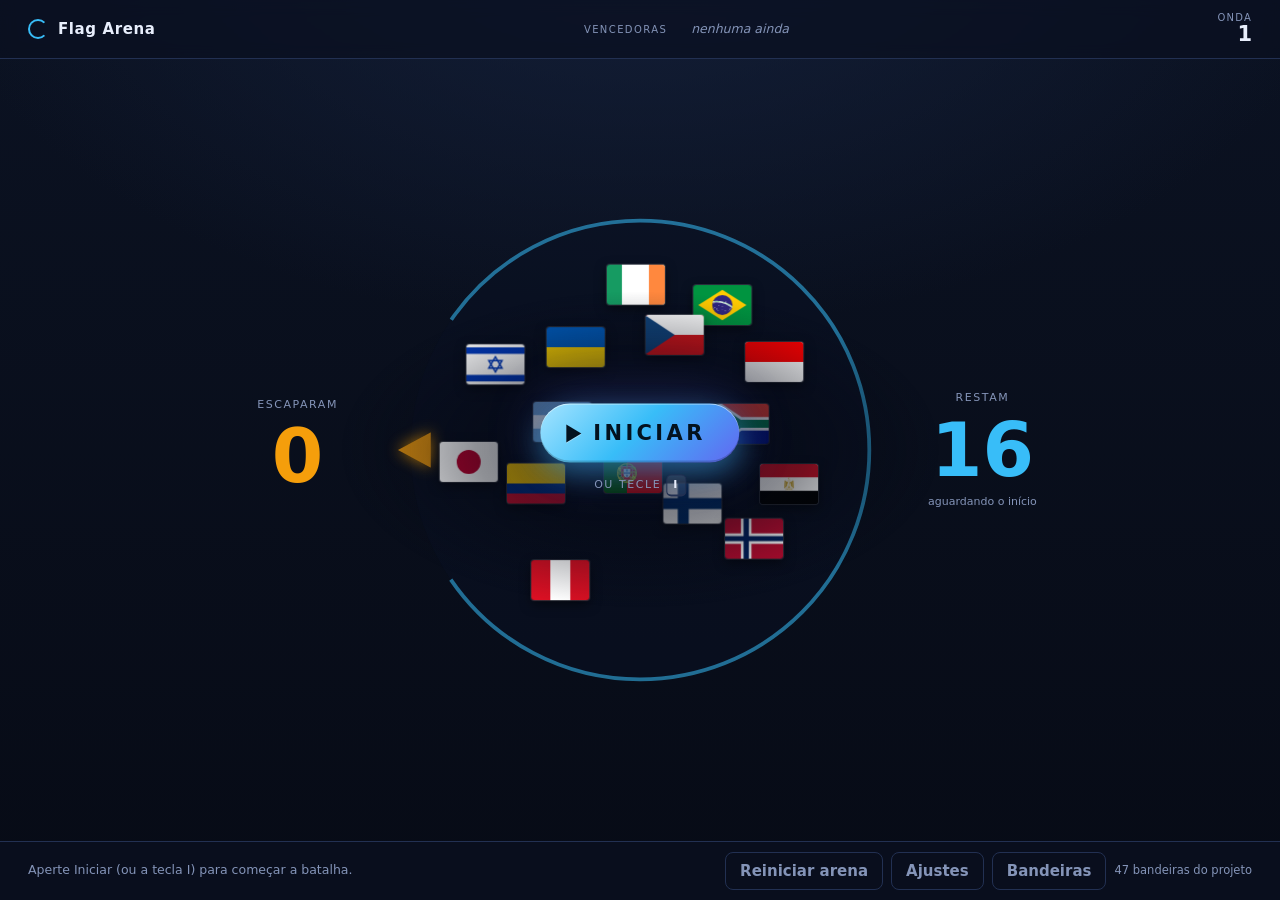
==== index.html @ 4c255b6c "First Commit" ====
<!DOCTYPE html>
<html lang="pt-BR">
<head>
<meta charset="utf-8">
<meta name="viewport" content="width=device-width, initial-scale=1, viewport-fit=cover">
<title>Flag Arena &mdash; a ultima bandeira sobrevivente</title>
<meta name="description" content="Simulacao de sobrevivencia: bandeiras se movem num circulo e vao escapando pela abertura ate sobrar uma vencedora.">
<link rel="stylesheet" href="styles.css">
<script>
/* aplica o tema salvo antes da primeira pintura (a chave e' Config.CHAVE, de js/config.js) */
try { var __c = JSON.parse(localStorage.getItem('flag-arena:config:v2')); if (__c && __c.tema) document.documentElement.setAttribute('data-tema', __c.tema); } catch (e) {}
</script>
<link rel="icon" href="data:image/svg+xml,<svg xmlns='http://www.w3.org/2000/svg' viewBox='0 0 32 32'><rect width='32' height='32' rx='6' fill='%230b1020'/><circle cx='16' cy='16' r='10' fill='none' stroke='%2338bdf8' stroke-width='2.5' stroke-dasharray='44 19'/></svg>">
</head>
<body>

<header class="topo">
  <div class="marca">
    <span class="marca-anel" aria-hidden="true"></span>
    <span>Flag&nbsp;Arena</span>
  </div>

  <!-- mural das vencedoras: quem fechou cada onda ate aqui -->
  <div class="vencedoras" id="vencedoras">
    <span class="vencedoras-rotulo">
      <span id="vencedoras-titulo">vencedoras</span>
      <b class="vencedoras-total" id="vencedoras-total"></b>
    </span>
    <div class="vencedoras-lista" id="vencedoras-lista" aria-live="polite"></div>
    <span class="vencedoras-vazia" id="vencedoras-vazia">nenhuma ainda</span>
  </div>

  <div class="hud">
    <div class="hud-item">
      <span class="hud-rotulo">onda</span>
      <strong class="hud-valor" id="onda">1</strong>
    </div>
  </div>
</header>

<main class="palco">

  <!-- contador da esquerda: quantas ja escaparam -->
  <aside class="contador contador--saida" aria-live="polite">
    <span class="contador-rotulo">escaparam</span>
    <strong class="contador-valor" id="contador-escaparam">0</strong>
    <div class="contador-fantasmas" id="fantasmas-escaparam" aria-hidden="true"></div>
  </aside>

  <!-- a arena: circulo com uma abertura por onde as bandeiras escapam -->
  <div class="arena" id="arena">
    <svg class="arena-anel" id="arena-anel" viewBox="0 0 400 400" aria-hidden="true">
      <defs>
        <filter id="brilho-saida" x="-50%" y="-50%" width="200%" height="200%">
          <feGaussianBlur stdDeviation="6" result="b"/>
          <feMerge><feMergeNode in="b"/><feMergeNode in="SourceGraphic"/></feMerge>
        </filter>
      </defs>
      <circle class="arena-trilho" id="arena-trilho" cx="200" cy="200" r="182"/>
      <!-- Tudo o que gira vive dentro deste <g>. A rotacao usa o atributo
           `transform` do proprio SVG, com o centro ESCRITO no atributo
           (rotate(a 200 200)), em unidades do viewBox: e' a mesma unidade do
           `r="182"` e do `cx/cy="200"`, portanto o eixo coincide com o centro
           do circulo das bandeiras por construcao. Nao ha percentagem, nem
           px de CSS, nem `transform-box` para o browser interpretar. -->
      <g id="arena-giro">
        <circle class="arena-anel-giro" id="arena-anel-giro" cx="200" cy="200" r="182"/>
        <path class="arena-seta" id="arena-seta" d="M200 8 l14 26 h-28 z"/>
      </g>
    </svg>

    <!-- estado de espera: a batalha so' comeca quando o jogador inicia -->
    <div class="iniciar" id="iniciar" hidden>
      <button type="button" class="botao-iniciar" id="btn-iniciar" title="Atalho: I">
        <span class="botao-iniciar-icone" aria-hidden="true"></span>
        <span>Iniciar</span>
      </button>
      <p class="iniciar-dica">ou tecle <kbd>I</kbd></p>
    </div>

    <div class="coroa" id="coroa" hidden>
      <div class="coroa-icone" id="coroa-icone" aria-hidden="true">&#9812;</div>
      <div class="coroa-nome" id="coroa-nome">VOC&Ecirc; VENCEU</div>
      <div class="coroa-legenda" id="coroa-legenda">a arena e' sua</div>
    </div>

    <!-- obstaculos (escolhidos nos Ajustes): ficam sob as bandeiras -->
    <div class="obstaculos" id="obstaculos" aria-hidden="true"></div>

    <div class="lutadores" id="lutadores"></div>
    <!-- faiscas das batidas na parede (so' desenho) -->
    <div class="efeitos" id="efeitos" aria-hidden="true"></div>
  </div>

  <!-- contador da direita: quantas ainda restam -->
  <aside class="contador contador--resto" aria-live="polite">
    <span class="contador-rotulo">restam</span>
    <strong class="contador-valor" id="contador-restam">0</strong>
    <p class="contador-nota" id="nota-resto">elas escapam pela abertura</p>
  </aside>

  <div class="aviso-cartao" id="aviso-cartao" hidden>
    <p class="aviso-cartao-titulo" id="aviso-titulo"></p>
    <p class="aviso-cartao-texto" id="aviso-texto"></p>
  </div>

</main>

<footer class="rodape">
  <div class="rodape-info">
    <p class="rodape-dica" id="dica">Acompanhe as bandeiras: elas vao escapando pela abertura ate sobrar uma vencedora.</p>
  </div>

  <div class="config">
    <button type="button" class="botao botao--fantasma" id="btn-reiniciar" title="Atalho: R">Reiniciar arena</button>

    <button type="button" class="botao botao--fantasma" id="btn-config" title="Atalho: A">Ajustes</button>

    <button type="button" class="botao botao--fantasma" id="btn-bandeiras" title="Atalho: B">Bandeiras</button>

    <span class="config-info" id="config-info">47 bandeiras do projeto</span>
  </div>
</footer>

<!-- Ajustes: painel por cima do jogo, no MESMO documento.
     Nao pode ser outra pagina HTML porque a pasta de bandeiras vira uma
     `blob:` URL criada por File.createObjectURL — e uma URL `blob:` so' vale
     dentro do documento que a criou. Navegar para outro .html destruiria o
     objeto antes de a proxima pagina chegar a usa-lo, e o jogo abriria vazio. -->
<section class="config-pagina" id="config-pagina" hidden aria-labelledby="config-titulo">
  <div class="config-painel">

    <header class="config-cabecalho">
      <h2 class="config-titulo" id="config-titulo">Ajustes da arena</h2>
      <a class="botao botao--fantasma" href="ajustes.html" target="_blank" rel="noopener"
         title="Abre os Ajustes numa aba separada; as mudancas valem neste jogo">Abrir em nova aba</a>
      <button type="button" class="botao botao--fantasma" id="btn-fechar-config">Fechar</button>
    </header>

    <!--
      Cada linha tem tres pecas: o <label> (o nome), o <input type=range> (o
      controle) e o <output> (o numero atual). O `for` do label e do output
      aponta para o id do range — e' o que faz o navegador ligar o texto ao
      controle, e o que permite clicar no nome e mexer no slider.

      Os valores do atributo min/max/step/value repetem o schema de
      js/config.js. Sao o mesmo numero em dois lugares porque o HTML precisa
      desenhar o controle antes de qualquer script rodar; a fonte da verdade
      continua sendo config.js, que reconcilia os dois ao abrir o painel.
    -->
    <div class="config-grade">
      <!-- ajustes:inicio (copiado para ajustes.html por tools/sincronizar-ajustes.js) -->
      <section class="config-grupo" data-grupo="partida">
        <h3 class="config-grupo-titulo">Partida</h3>

        <div class="config-linha">
          <label class="config-nome" for="cfg-modo">Modo de jogo</label>
          <select class="config-select" id="cfg-modo">
            <option value="vencedora">Quem escapa vence</option>
            <option value="eliminacao">Quem escapa é eliminada</option>
            <option value="ultima">Última na arena vence</option>
          </select>
          <output class="config-valor" id="cfg-modo-valor" for="cfg-modo">Quem escapa vence</output>
        </div>

        <div class="config-linha">
          <label class="config-nome" for="cfg-rodadas">Número de rodadas</label>
          <input class="config-range" type="range" id="cfg-rodadas"
                 min="0" max="100" step="1" value="0">
          <output class="config-valor" id="cfg-rodadas-valor" for="cfg-rodadas">Sem limite</output>
        </div>

        <div class="config-linha">
          <label class="config-nome" for="cfg-vencedorasVoltam">Vencedoras voltam às rodadas</label>
          <input class="config-check" type="checkbox" role="switch" id="cfg-vencedorasVoltam" checked>
          <output class="config-valor" id="cfg-vencedorasVoltam-valor" for="cfg-vencedorasVoltam">Sim</output>
        </div>

        <div class="config-linha">
          <label class="config-nome" for="cfg-lutadores">Bandeiras na arena</label>
          <input class="config-range" type="range" id="cfg-lutadores"
                 min="2" max="60" step="1" value="16">
          <output class="config-valor" id="cfg-lutadores-valor" for="cfg-lutadores">16</output>
        </div>
      </section>

      <section class="config-grupo" data-grupo="arena">
        <h3 class="config-grupo-titulo">Arena</h3>

        <div class="config-linha">
          <label class="config-nome" for="cfg-arena">Tamanho do círculo</label>
          <input class="config-range" type="range" id="cfg-arena"
                 min="0.5" max="1.6" step="0.01" value="1">
          <output class="config-valor" id="cfg-arena-valor" for="cfg-arena">100%</output>
        </div>

        <div class="config-linha">
          <label class="config-nome" for="cfg-anel">Raio do anel</label>
          <input class="config-range" type="range" id="cfg-anel"
                 min="28" max="49" step="0.5" value="45.5">
          <output class="config-valor" id="cfg-anel-valor" for="cfg-anel">45,5%</output>
        </div>

        <div class="config-linha">
          <label class="config-nome" for="cfg-abertura">Tamanho da abertura</label>
          <input class="config-range" type="range" id="cfg-abertura"
                 min="15" max="180" step="1" value="69">
          <output class="config-valor" id="cfg-abertura-valor" for="cfg-abertura">69°</output>
        </div>

        <div class="config-linha">
          <label class="config-nome" for="cfg-rotacao">Rotação do anel</label>
          <input class="config-range" type="range" id="cfg-rotacao"
                 min="0" max="1.2" step="0.01" value="0.18">
          <output class="config-valor" id="cfg-rotacao-valor" for="cfg-rotacao">0,18 rad/s</output>
        </div>

        <div class="config-linha">
          <label class="config-nome" for="cfg-seta">Seta da saída</label>
          <input class="config-check" type="checkbox" role="switch" id="cfg-seta" checked>
          <output class="config-valor" id="cfg-seta-valor" for="cfg-seta">Ligado</output>
        </div>

        <div class="config-linha">
          <label class="config-nome" for="cfg-obstaculo">Obstáculo</label>
          <select class="config-select" id="cfg-obstaculo">
            <option value="nenhum">Nenhum</option>
            <option value="pino">Pino central</option>
            <option value="tres-pinos">Três pinos</option>
            <option value="hexagono">Pinos em hexágono</option>
            <option value="barra">Barra giratória</option>
            <option value="cruz">Cruz giratória</option>
          </select>
          <output class="config-valor" id="cfg-obstaculo-valor" for="cfg-obstaculo">Nenhum</output>
        </div>
      </section>

      <section class="config-grupo" data-grupo="bandeiras">
        <h3 class="config-grupo-titulo">Bandeiras</h3>

        <div class="config-linha">
          <label class="config-nome" for="cfg-velocidade">Velocidade</label>
          <input class="config-range" type="range" id="cfg-velocidade"
                 min="0.2" max="3" step="0.05" value="1">
          <output class="config-valor" id="cfg-velocidade-valor" for="cfg-velocidade">1&times;</output>
        </div>

        <div class="config-linha">
          <label class="config-nome" for="cfg-tamanhoBandeira">Tamanho das bandeiras</label>
          <input class="config-range" type="range" id="cfg-tamanhoBandeira"
                 min="0.5" max="1.6" step="0.05" value="1">
          <output class="config-valor" id="cfg-tamanhoBandeira-valor" for="cfg-tamanhoBandeira">1,00&times;</output>
        </div>

        <div class="config-linha">
          <label class="config-nome" for="cfg-formato">Formato das bandeiras</label>
          <select class="config-select" id="cfg-formato">
            <option value="retangular">Retangular</option>
            <option value="quadrada">Quadrada</option>
            <option value="redonda">Redonda</option>
          </select>
          <output class="config-valor" id="cfg-formato-valor" for="cfg-formato">Retangular</output>
        </div>
      </section>

      <section class="config-grupo" data-grupo="som">
        <h3 class="config-grupo-titulo">Som e efeitos</h3>

        <div class="config-linha">
          <label class="config-nome" for="cfg-som">Som da colisão</label>
          <select class="config-select" id="cfg-som">
            <option value="bolha">Bolha</option>
            <option value="gota">Gota</option>
            <option value="sino">Sino</option>
            <option value="madeira">Madeira</option>
            <option value="moeda">Moeda</option>
            <option value="estalo">Estalo</option>
          </select>
          <output class="config-valor" id="cfg-som-valor" for="cfg-som">Bolha</output>
        </div>

        <div class="config-linha">
          <label class="config-nome" for="cfg-volume">Volume do som</label>
          <input class="config-range" type="range" id="cfg-volume"
                 min="0" max="100" step="5" value="50">
          <output class="config-valor" id="cfg-volume-valor" for="cfg-volume">50%</output>
        </div>

        <div class="config-linha">
          <label class="config-nome" for="cfg-efeitoParede">Efeito na parede</label>
          <input class="config-check" type="checkbox" role="switch" id="cfg-efeitoParede" checked>
          <output class="config-valor" id="cfg-efeitoParede-valor" for="cfg-efeitoParede">Ligado</output>
        </div>
      </section>

      <section class="config-grupo" data-grupo="placar">
        <h3 class="config-grupo-titulo">Placar e indicadores</h3>

        <div class="config-linha">
          <label class="config-nome" for="cfg-contadores">Contadores de bandeiras</label>
          <input class="config-check" type="checkbox" role="switch" id="cfg-contadores" checked>
          <output class="config-valor" id="cfg-contadores-valor" for="cfg-contadores">Ligado</output>
        </div>

        <div class="config-linha">
          <label class="config-nome" for="cfg-contadorOndas">Contador de ondas</label>
          <input class="config-check" type="checkbox" role="switch" id="cfg-contadorOndas" checked>
          <output class="config-valor" id="cfg-contadorOndas-valor" for="cfg-contadorOndas">Ligado</output>
        </div>

        <div class="config-linha">
          <label class="config-nome" for="cfg-mural">Mural de vencedoras</label>
          <input class="config-check" type="checkbox" role="switch" id="cfg-mural" checked>
          <output class="config-valor" id="cfg-mural-valor" for="cfg-mural">Ligado</output>
        </div>

        <div class="config-linha">
          <label class="config-nome" for="cfg-muralPosicao">Posição do mural</label>
          <select class="config-select" id="cfg-muralPosicao">
            <option value="horizontal">Horizontal</option>
            <option value="vertical">Vertical</option>
          </select>
          <output class="config-valor" id="cfg-muralPosicao-valor" for="cfg-muralPosicao">Horizontal</output>
        </div>

        <div class="config-linha">
          <label class="config-nome" for="cfg-rolagemMural">Velocidade do passeio do mural</label>
          <input class="config-range" type="range" id="cfg-rolagemMural"
                 min="0" max="150" step="5" value="50">
          <output class="config-valor" id="cfg-rolagemMural-valor" for="cfg-rolagemMural">50 px/s</output>
        </div>

        <div class="config-linha">
          <label class="config-nome" for="cfg-nomesVencedoras">Nomes nas vencedoras</label>
          <input class="config-check" type="checkbox" role="switch" id="cfg-nomesVencedoras" checked>
          <output class="config-valor" id="cfg-nomesVencedoras-valor" for="cfg-nomesVencedoras">Ligado</output>
        </div>
      </section>

      <section class="config-grupo" data-grupo="aparencia">
        <h3 class="config-grupo-titulo">Aparência</h3>

        <div class="config-linha">
          <label class="config-nome" for="cfg-tema">Tema visual</label>
          <select class="config-select" id="cfg-tema">
            <option value="noite">Noite</option>
            <option value="claro">Claro</option>
            <option value="estadio">Estádio</option>
            <option value="por-do-sol">Pôr do sol</option>
            <option value="neon">Neon</option>
          </select>
          <output class="config-valor" id="cfg-tema-valor" for="cfg-tema">Noite</output>
        </div>

        <div class="config-linha">
          <label class="config-nome" for="cfg-layout">Layout da tela</label>
          <select class="config-select" id="cfg-layout">
            <option value="auto">Automático</option>
            <option value="celular">Celular (vertical 9:16)</option>
            <option value="computador">Computador</option>
          </select>
          <output class="config-valor" id="cfg-layout-valor" for="cfg-layout">Automático</output>
        </div>
      </section>

      <section class="config-grupo" data-grupo="interface">
        <h3 class="config-grupo-titulo">Interface</h3>

        <div class="config-linha">
          <label class="config-nome" for="cfg-botaoIniciar">Botão Iniciar</label>
          <input class="config-check" type="checkbox" role="switch" id="cfg-botaoIniciar" checked>
          <output class="config-valor" id="cfg-botaoIniciar-valor" for="cfg-botaoIniciar">Ligado</output>
        </div>

        <div class="config-linha">
          <label class="config-nome" for="cfg-botoes">Botões Reiniciar e Ajustes</label>
          <input class="config-check" type="checkbox" role="switch" id="cfg-botoes" checked>
          <output class="config-valor" id="cfg-botoes-valor" for="cfg-botoes">Ligado</output>
        </div>

        <div class="config-linha">
          <label class="config-nome" for="cfg-dica">Dica do rodapé</label>
          <input class="config-check" type="checkbox" role="switch" id="cfg-dica" checked>
          <output class="config-valor" id="cfg-dica-valor" for="cfg-dica">Ligado</output>
        </div>

        <div class="config-linha">
          <label class="config-nome" for="cfg-cursor">Cursor do mouse</label>
          <input class="config-check" type="checkbox" role="switch" id="cfg-cursor" checked>
          <output class="config-valor" id="cfg-cursor-valor" for="cfg-cursor">Ligado</output>
        </div>
      </section>
      <!-- ajustes:fim -->
    </div>

    <footer class="config-base">
      <label class="botao botao--arquivo">
        Carregar pasta de bandeiras
        <input type="file" id="input-pasta" webkitdirectory directory multiple hidden>
      </label>

      <button type="button" class="botao botao--fantasma" id="btn-reset-config">Voltar ao padrão</button>

      <span class="config-painel-info" id="config-resumo"></span>
    </footer>

  </div>
</section>

<!-- Escolher quais bandeiras disputam a partida. Nenhuma marcada = sorteio. -->
<section class="config-pagina" id="selecao-pagina" hidden aria-labelledby="selecao-titulo">
  <div class="config-painel selecao-painel">
    <header class="config-cabecalho">
      <h2 class="config-titulo" id="selecao-titulo">Bandeiras da partida</h2>
      <button type="button" class="botao botao--fantasma" id="btn-fechar-selecao">Fechar</button>
    </header>

    <p class="config-nota">Marque as bandeiras que devem disputar. Com nenhuma marcada, o jogo sorteia
      <span id="selecao-sorteio">16</span> da coleção. Vale a partir da próxima partida (Reiniciar).</p>

    <div class="selecao-barra">
      <input type="search" class="selecao-busca" id="selecao-busca" placeholder="Buscar bandeira…" aria-label="Buscar bandeira">
      <button type="button" class="botao botao--fantasma" id="btn-selecao-todas">Marcar todas</button>
      <button type="button" class="botao botao--fantasma" id="btn-selecao-nenhuma">Limpar</button>
    </div>

    <p class="selecao-contagem" id="selecao-contagem" aria-live="polite"></p>

    <div class="selecao-grade" id="selecao-grade"></div>
  </div>
</section>

<div class="aviso" id="aviso" hidden></div>

<script src="flags/manifest.js"></script>
<script src="js/flags.js"></script>
<script src="js/game.js"></script>
<!-- config.js antes de app.js: app.js le o schema e os valores guardados no
     primeiro quadro, e precisa que Config ja exista. -->
<script src="js/config.js"></script>
<script src="js/rolagem.js"></script>
<script src="js/app.js"></script>
</body>
</html>
---- styles.css ----
/* =====================================================================
   Flag Arena
   ===================================================================== */

:root {
  --fundo: #070b16;
  --fundo-2: #0b1222;
  --superficie: #121a2e;
  --borda: #223052;
  --texto: #e8eefc;
  --texto-fraco: #8494b8;
  --destaque: #38bdf8;
  --indigo: #6366f1;
  --fuga: #f59e0b;
  --vitoria: #34d399;

  /* ---- tokens de TEMA ----------------------------------------------------
     Tudo o que muda de um tema para outro mora aqui. Os temas sao blocos
     `:root[data-tema="..."]` no fim desta secao, que redefinem este mesmo
     conjunto; o de fabrica (Noite) e' este. O app escreve `data-tema` no <html>
     (ver Config.aplicarNoCena). Nada fora destas variaveis deve ter cor de tema
     escrita a mao. As variaveis `-rgb` guardam so' "r, g, b" para poderem ser
     usadas com transparencia: rgba(var(--vidro-rgb), .7). */
  --esquema: dark;                 /* color-scheme: controles nativos (lista do <select>) */
  --halo: #14203a;                 /* clarao no topo do fundo */
  --vidro-rgb: 10, 16, 32;         /* cabecalho, rodape, paineis translucidos */
  --veu: rgba(4, 8, 18, .74);      /* pano por tras do painel de Ajustes */
  --trilho-rgb: 10, 18, 36;        /* disco de fundo da arena */
  --halo-botao-rgb: 5, 9, 20;      /* sombra atras do botao Iniciar */
  --iniciar-1: #a5e4ff;            /* gradiente do botao Iniciar */
  --iniciar-2: #38bdf8;
  --iniciar-3: #6366f1;
  --iniciar-texto: #03121f;
  --iniciar-glow-rgb: 56, 189, 248;
  --iniciar-glow2-rgb: 99, 102, 241;
  --obstaculo-1: #475a85;
  --obstaculo-2: #26324f;
  --obstaculo-borda: #7f95c8;
  --obstaculo-glow-rgb: 99, 102, 241;
  --efeito: #7dd3fc;               /* onda de choque na parede */
  --efeito-2: #38bdf8;
  --efeito-rgb: 125, 211, 252;
  --efeito-2-rgb: 56, 189, 248;
  --aviso-bg: rgba(28, 18, 6, .95);
  --aviso-texto: #fde68a;

  /* Raio do circulo onde as bandeiras orbitam. O anel que gira e' desenhado no
     SVG com r="182" dentro de um viewBox de 400, ou seja, exactamente estes
     45.5%. Tem de casar com CFG.raioBorda (182/400) do motor, que e' quem
     calcula estado.R e estado.raioJogador. O diametro correspondente e' o que
     da a largura do painel .coroa. */
  --anel-raio: 45.5%;
  --anel-diametro: calc(var(--anel-raio) * 2);

  /* Tamanho do circulo, em duas pecas para o `--arena-escala` ter onde caber.

     `--arena-base` e' o diametro do anel na escala 1. `--arena-max` e' esse
     base pelo multiplicador que a pagina de ajustes escreve.

     O base e' min(56vmin, 560px) e nao o antigo 74vmin/640px porque o
     multiplicador vai ate 1.6: um base de 640px daria 1024px no maximo, e o
     palco de uma tela 1080p tem ~970px de altura util — a arena estourava a
     viewport e o `overflow: hidden` do body cortava o anel pela metade. Com
     560px o topo do intervalo (896px) ainda cabe.

     O `--lutador` NAO esta aqui: ele e' derivado de `--arena-escala` em .arena,
     porque a bandeira precisa escalar junto com o circulo (ver o comentario
     la). Deixar os dois em px fixos deixaria a folga do anel furada. */
  --arena-escala: 1;
  --bandeira-escala: 1;
  --bandeira-prop: .7;
  --bandeira-raio: 3px;
  --arena-base: min(56vmin, 560px);
  --arena-max: calc(var(--arena-base) * var(--arena-escala));
}

* { box-sizing: border-box; }

/* Barras de rolagem do tema: finas, com o polegar na cor de destaque e a trilha
   quase invisivel. As propriedades padrao funcionam no Chrome/Edge 121+, Firefox e
   Safari recentes; o bloco -webkit- cobre os navegadores mais antigos (nos novos
   ele e' ignorado de proposito: quando `scrollbar-color` existe, ele manda). */
:root {
  scrollbar-width: thin;
  scrollbar-color: var(--destaque) rgba(var(--vidro-rgb), .35);
}
* {
  scrollbar-width: thin;
  scrollbar-color: var(--destaque) rgba(var(--vidro-rgb), .35);
}

@supports not (scrollbar-color: auto) {
  ::-webkit-scrollbar { width: 9px; height: 9px; }
  ::-webkit-scrollbar-track { background: rgba(var(--vidro-rgb), .35); border-radius: 999px; }
  ::-webkit-scrollbar-thumb {
    background: var(--destaque);
    border-radius: 999px;
    border: 2px solid transparent;
    background-clip: padding-box;
  }
  ::-webkit-scrollbar-thumb:hover { background: var(--indigo); background-clip: padding-box; }
}

html, body { height: 100%; }

body {
  margin: 0;
  background:
    radial-gradient(1200px 700px at 50% -10%, var(--halo) 0%, transparent 60%),
    linear-gradient(180deg, var(--fundo-2), var(--fundo));
  color: var(--texto);
  font: 15px/1.5 "Segoe UI", system-ui, -apple-system, sans-serif;
  display: flex;
  flex-direction: column;
  overflow: hidden;
}

.visualmente-oculto {
  position: absolute;
  width: 1px; height: 1px;
  padding: 0; margin: -1px;
  overflow: hidden;
  clip: rect(0 0 0 0);
  white-space: nowrap;
  border: 0;
}

/* ---------------------------------------------------------------- */
/* cabecalho                                                        */
/* ---------------------------------------------------------------- */

.topo {
  flex: none;
  display: flex;
  align-items: center;
  justify-content: space-between;
  gap: 16px;
  padding: 12px clamp(12px, 3vw, 28px);
  border-bottom: 1px solid var(--borda);
  background: rgba(var(--vidro-rgb), .72);
  backdrop-filter: blur(8px);
}

.marca {
  display: flex;
  align-items: center;
  gap: 10px;
  font-weight: 700;
  letter-spacing: .04em;
}

.marca-anel {
  width: 20px; height: 20px;
  border-radius: 50%;
  border: 2.5px solid var(--destaque);
  border-right-color: transparent;
  animation: girar-marca 3.2s linear infinite;
}

@keyframes girar-marca { to { transform: rotate(360deg); } }

/* ---------------------------------------------------------------- */
/* mural das vencedoras                                             */
/* ---------------------------------------------------------------- */

/* Fica no cabecalho, entre a marca e o contador de onda: e' o unico espaco
   da tela que nunca compete com a arena, e o olho ja vai la depois de olhar
   para cima. */
.vencedoras {
  flex: 1 1 auto;
  min-width: 0;
  display: flex;
  align-items: center;
  justify-content: center;
  gap: 10px;
}

.vencedoras-rotulo {
  flex: none;
  font-size: 10px;
  letter-spacing: .14em;
  text-transform: uppercase;
  color: var(--texto-fraco);
  white-space: nowrap;
}

/* quantas ondas ja foram coroadas no total */
.vencedoras-total {
  margin-left: 4px;
  font-weight: 700;
  font-variant-numeric: tabular-nums;
  color: var(--vitoria);
}

.vencedoras-lista {
  display: flex;
  align-items: center;
  gap: 5px;
  min-width: 0;
  overflow: hidden;
  /* o corte e' esmaecido, nao a seco: sem isto um chip cortado na beira da
     tela parece defeito de layout */
  -webkit-mask-image: linear-gradient(90deg, #000 calc(100% - 26px), transparent);
  mask-image: linear-gradient(90deg, #000 calc(100% - 26px), transparent);
}

.vencedora {
  display: inline-flex;
  align-items: center;
  gap: 6px;
  flex: none;
  padding: 3px 8px 3px 4px;
  border: 1px solid var(--borda);
  border-radius: 999px;
  background: var(--superficie);
  font-size: clamp(10px, 1.5vmin, 12.5px);
  white-space: nowrap;
  max-width: 17ch;
}

.vencedora img {
  flex: none;
  width: 23px;
  height: 15px;
  object-fit: cover;
  border-radius: 2px;
  box-shadow: 0 0 0 1px rgba(255, 255, 255, .14);
}

.vencedora-nome {
  min-width: 0;
  overflow: hidden;
  text-overflow: ellipsis;
}

/* placado de quem venceu mais de uma onda */
.vencedora-vezes {
  flex: none;
  font-weight: 700;
  font-variant-numeric: tabular-nums;
  color: var(--vitoria);
}

/* a ultima a entrar: a unica que anima, porque e' a unica que acabou de mudar */
.vencedora--recente {
  border-color: var(--vitoria);
  box-shadow: 0 0 12px rgba(52, 211, 153, .3);
  animation: entrar-vencedora .4s cubic-bezier(.2, .9, .25, 1.2) both;
}

@keyframes entrar-vencedora {
  from { opacity: 0; transform: translateX(10px) scale(.9); }
  to   { opacity: 1; transform: none; }
}

.vencedoras-resto {
  flex: none;
  font-size: clamp(9px, 1.4vmin, 11px);
  font-weight: 700;
  font-variant-numeric: tabular-nums;
  color: var(--texto-fraco);
  white-space: nowrap;
}

.vencedoras-vazia {
  font-size: clamp(10px, 1.5vmin, 12.5px);
  font-style: italic;
  color: var(--texto-fraco);
  white-space: nowrap;
}

.vencedoras-vazia[hidden] { display: none; }

.hud {
  display: flex;
  align-items: center;
  gap: clamp(10px, 2.4vw, 26px);
}

.hud-item {
  display: flex;
  flex-direction: column;
  align-items: flex-end;
  line-height: 1.1;
}

.hud-rotulo {
  font-size: 10px;
  letter-spacing: .12em;
  text-transform: uppercase;
  color: var(--texto-fraco);
}

.hud-valor {
  font-size: clamp(15px, 2.4vmin, 21px);
  font-variant-numeric: tabular-nums;
  font-weight: 700;
}

/* ---------------------------------------------------------------- */
/* palco: contador | arena | contador                              */
/* ---------------------------------------------------------------- */

.palco {
  flex: 1;
  min-height: 0;
  display: grid;
  grid-template-columns: minmax(74px, 11vw) auto minmax(74px, 11vw);
  align-items: center;
  justify-content: center;
  gap: clamp(6px, 1.6vw, 20px);
  padding: clamp(8px, 2vh, 22px) clamp(8px, 2vw, 22px);
  position: relative;
}

.contador {
  display: flex;
  flex-direction: column;
  gap: 6px;
  text-align: center;
  min-width: 0;
}

.contador-rotulo {
  font-size: clamp(9px, 1.5vmin, 11px);
  letter-spacing: .14em;
  text-transform: uppercase;
  color: var(--texto-fraco);
}

.contador-valor {
  font-size: clamp(34px, 9vmin, 74px);
  font-weight: 800;
  font-variant-numeric: tabular-nums;
  line-height: 1;
}

.contador--saida .contador-valor { color: var(--fuga); }
.contador--resto .contador-valor { color: var(--destaque); }

/* pulso quando o numero muda */
.contador-valor.pulsa { animation: pulso .42s ease-out; }

@keyframes pulso {
  0%   { transform: scale(1); }
  32%  { transform: scale(1.22); }
  100% { transform: scale(1); }
}

.contador-nota {
  margin: 2px 0 0;
  font-size: clamp(9px, 1.4vmin, 11px);
  line-height: 1.35;
  color: var(--texto-fraco);
}

.contador-fantasmas {
  display: flex;
  flex-wrap: wrap;
  gap: 3px;
  justify-content: center;
  margin-top: 4px;
}

.contador-fantasmas img {
  width: clamp(12px, 2vmin, 17px);
  border-radius: 2px;
  opacity: .3;
  filter: grayscale(1);
}

/* ---------------------------------------------------------------- */
/* arena                                                            */
/* ---------------------------------------------------------------- */

.arena {
  position: relative;
  width: var(--arena-max);
  height: var(--arena-max);
  aspect-ratio: 1;
  border-radius: 50%;
  touch-action: none;

  /* A bandeira escala junto com o circulo, e nao num px fixo.

     O motor mede tudo em fracao do lado: CFG.margemLutador (0.075) e' a folga
     entre o anel e a borda da bandeira, CFG.diametroLutador (0.11) e' o minimo
     de colisao. Um `--lutador` fixo deixaria, na escala 1.6, um bloco maior que
     a folga — e as bandeiras comecariam a rocar a parede do anel.

     `--lutador-base` guardado a parte que NAO depende do ajuste, para o
     `--lutador` poder multiplicar sem se referenciar a si mesmo: um
     `--lutador: calc(var(--lutador) * ...)` seria um ciclo, o navegador
     invalidaria a propriedade e o `width` das bandeiras ficaria sem valor.

     Na escala 1 o resultado e' exatamente o `--lutador` de antes — o padrao
     aparece exatamente como aparecia. */
  --lutador-base: clamp(34px, 6.4vmin, 62px);
  --lutador: calc(var(--lutador-base) * var(--arena-escala));
}

.arena-anel {
  position: absolute;
  inset: 0;
  width: 100%;
  height: 100%;
  overflow: visible;
  /* Este elemento NAO roda e NAO tem transform. Ele serve so de moldura: o
     <svg> cobre a arena e o <g id="arena-giro"> gira por dentro, com o centro
     da rotacao escrito no atributo `transform` em unidades do viewBox.

     Antes, a rotacao vivia aqui com `transform-box: view-box` +
     `transform-origin: 50% 50%`. Isso resolve a origem contra o viewBox e
     funciona, mas depende de (a) o navegador suportar `transform-box`,
     (b) o <svg> ser quadrado, e (c) o padrao preserveAspectRatio manter o
     viewBox centrado. Se um destes falha, o anel passa a girar em torno de um
     ponto que ja nao e' o centro do circulo das bandeiras — e como o raio e'
     grande, o erro aparece como "o circulo sai do sitio" / "a coroa gira fora
     do centro". O <g> elimina as tres dependencias. */
}

.arena-trilho {
  fill: rgba(var(--trilho-rgb), .55);
  stroke: none;
}

/* O anel que gira. Vive dentro de <g id="arena-giro">, que recebe
   rotate(a 200 200): porisso roda em torno do PROPRIO centro e nunca sai
   dele, sem nenhum px de CSS, nem percentagem, nem transform-box.

   O tracejado NAO vive aqui de proposito. O portao e' a unica saida e tem de
   coincidir com o que a fisica aceita, por isso quem o desenha e' o motor: em
   aplicarAbertura() ele mede o `r` real do elemento e escreve
   stroke-dasharray / stroke-dashoffset com um FOLGO centrado no topo, onde
   esta a #arena-seta. Se declarassemos um tracejado aqui em CSS, ele
   sobreporia o atributo que o motor escreve e o portao voltaria a ser
   decoracao — a bandeira atravessaria uma parede invisivel. */
.arena-anel-giro {
  fill: none;
  stroke: var(--destaque);
  stroke-width: 3;
  stroke-linecap: butt;
  opacity: .55;
}

.arena-seta {
  fill: var(--fuga);
  opacity: .85;
  filter: url(#brilho-saida);
}

/* ---------------------------------------------------------------- */
/* estado de espera: botao Iniciar                                  */
/* ---------------------------------------------------------------- */

.iniciar {
  position: absolute;
  left: 50%; top: 50%;
  transform: translate(-50%, -50%);
  z-index: 12;
  text-align: center;
}
.iniciar[hidden] { display: none; }

/* halo escuro atras do botao: separa-o das bandeiras que passam por tras */
.iniciar::before {
  content: "";
  position: absolute;
  left: 50%; top: 50%;
  width: 300%; height: 340%;
  transform: translate(-50%, -50%);
  z-index: -1;
  background: radial-gradient(closest-side, rgba(var(--halo-botao-rgb), .72) 0%, rgba(var(--halo-botao-rgb), .45) 55%, transparent 100%);
  pointer-events: none;
}

.botao-iniciar {
  display: inline-flex;
  align-items: center;
  gap: 12px;
  padding: 14px 34px 14px 26px;
  border: 0;
  border-radius: 999px;
  font: inherit;
  font-size: clamp(15px, 2.6vmin, 21px);
  font-weight: 800;
  letter-spacing: .16em;
  text-transform: uppercase;
  color: var(--iniciar-texto);
  background: linear-gradient(135deg, var(--iniciar-1) 0%, var(--iniciar-2) 48%, var(--iniciar-3) 100%);
  box-shadow:
    inset 0 1px 0 rgba(255, 255, 255, .55),
    inset 0 -2px 0 rgba(0, 0, 0, .18),
    0 10px 28px rgba(var(--iniciar-glow-rgb), .42),
    0 0 56px rgba(var(--iniciar-glow2-rgb), .32);
  cursor: pointer;
  transition: transform .16s ease, box-shadow .2s ease, filter .2s ease;
  animation: iniciar-pulsa 2.6s ease-in-out infinite;
}

.botao-iniciar:hover {
  transform: translateY(-2px) scale(1.05);
  filter: brightness(1.08);
  box-shadow:
    inset 0 1px 0 rgba(255, 255, 255, .6),
    inset 0 -2px 0 rgba(0, 0, 0, .18),
    0 14px 34px rgba(var(--iniciar-glow-rgb), .55),
    0 0 72px rgba(var(--iniciar-glow2-rgb), .45);
}

.botao-iniciar:active { transform: translateY(0) scale(.97); filter: brightness(.96); }

.botao-iniciar:focus-visible {
  outline: 3px solid var(--texto);
  outline-offset: 4px;
}

/* triangulo de "play", feito de borda: herda a cor do texto */
.botao-iniciar-icone {
  width: 0; height: 0;
  border-style: solid;
  border-width: 9px 0 9px 15px;
  border-color: transparent transparent transparent currentColor;
  filter: drop-shadow(0 1px 0 rgba(255, 255, 255, .4));
}

@keyframes iniciar-pulsa {
  0%, 100% { box-shadow: inset 0 1px 0 rgba(255,255,255,.55), inset 0 -2px 0 rgba(0,0,0,.18), 0 10px 28px rgba(var(--iniciar-glow-rgb), .42), 0 0 56px rgba(var(--iniciar-glow2-rgb), .32); }
  50%      { box-shadow: inset 0 1px 0 rgba(255,255,255,.55), inset 0 -2px 0 rgba(0,0,0,.18), 0 12px 34px rgba(var(--iniciar-glow-rgb), .62), 0 0 84px rgba(var(--iniciar-glow2-rgb), .5); }
}

.iniciar-dica {
  margin: 12px 0 0;
  font-size: 11px;
  letter-spacing: .14em;
  text-transform: uppercase;
  color: var(--texto-fraco);
}

/* a tecla de atalho, em forma de tecla */
.iniciar-dica kbd {
  display: inline-block;
  min-width: 1.6em;
  padding: 1px 6px;
  font: inherit;
  font-weight: 700;
  color: var(--texto);
  background: rgba(148, 163, 184, .16);
  border: 1px solid var(--borda);
  border-bottom-width: 2px;
  border-radius: 5px;
}

/* "Botoes" desligado tambem esconde o atalho de Bandeiras do rodape */
.sem-botoes #btn-bandeiras { display: none; }

/* ajuste "Botao Iniciar" desligado: so' a tecla I inicia a batalha */
.sem-iniciar .iniciar { display: none; }

/* ---------------------------------------------------------------- */
/* obstaculos                                                        */
/* ---------------------------------------------------------------- */

.obstaculos {
  position: absolute;
  inset: 0;
  pointer-events: none;
}

/* O motor escreve largura, altura, margens e o transform (translate + rotate)
   de cada um, relativos ao centro da arena, como faz com as bandeiras. */
.obstaculo {
  position: absolute;
  left: 50%; top: 50%;
  background: linear-gradient(160deg, var(--obstaculo-1), var(--obstaculo-2));
  border: 2px solid var(--obstaculo-borda);
  box-shadow: 0 0 14px rgba(var(--obstaculo-glow-rgb), .35), inset 0 0 8px rgba(0, 0, 0, .35);
  box-sizing: border-box;
}
.obstaculo--circulo { border-radius: 50%; }
.obstaculo--barra { border-radius: 999px; }

/* ---------------------------------------------------------------- */
/* lutadores                                                        */
/* ---------------------------------------------------------------- */

.lutadores {
  position: absolute;
  inset: 0;
}

.lutador {
  position: absolute;
  /* o motor escreve `translate3d(x - cx, y - cy)`, ou seja, o deslocamento e'
     relativo ao CENTRO da arena. As margens negativas abaixo ja equilibram o
     bloco em si, entao left/top tem de nascer no centro: com 0 o anel inteiro
     giraria em torno do canto superior-esquerdo. */
  left: 50%; top: 50%;
  /* tamanho e formato vem dos Ajustes: --bandeira-escala multiplica a largura e
     --bandeira-prop e' a altura/largura (.7 retangular, 1 quadrada e redonda).
     As margens negativas centram o bloco no ponto que o motor posiciona. */
  --lw: calc(var(--lutador) * var(--bandeira-escala));
  width: var(--lw);
  height: calc(var(--lw) * var(--bandeira-prop));
  margin: calc(var(--lw) * var(--bandeira-prop) * -.5) 0 0 calc(var(--lw) * -.5);
  border-radius: var(--bandeira-raio);
  overflow: hidden;
  cursor: pointer;
  will-change: transform;
  transform: translate3d(0, 0, 0);
  box-shadow:
    0 0 0 1px rgba(255, 255, 255, .14),
    0 4px 12px rgba(0, 0, 0, .5);
  transition: box-shadow .18s ease;
}

:root.formato-quadrada { --bandeira-prop: 1; --bandeira-raio: 4px; }
:root.formato-redonda { --bandeira-prop: 1; --bandeira-raio: 50%; }

.lutador img {
  display: block;
  width: 100%;
  height: 100%;
  object-fit: cover;
  pointer-events: none;
}

.lutador:hover {
  box-shadow:
    0 0 0 2px var(--texto),
    0 6px 18px rgba(0, 0, 0, .6);
}

.lutador--campeao {
  box-shadow:
    0 0 0 3px var(--vitoria),
    0 0 20px rgba(52, 211, 153, .5);
}

/* ---------------------------------------------------------------- */
/* efeito de batida na parede                                         */
/* ---------------------------------------------------------------- */

.efeitos {
  position: absolute;
  inset: 0;
  pointer-events: none;
  z-index: 4;
}

/* O motor escreve --x/--y (deslocamento do centro da arena ate o ponto do
   anel), --ang (direcao da normal) e --forca (0.6 a 1.6). */
.efeito-impacto {
  position: absolute;
  left: 50%; top: 50%;
  width: 0; height: 0;
  transform: translate(var(--x), var(--y)) rotate(var(--ang));
}

/* onda de choque: um arco que abre para dentro da arena */
.efeito-impacto::before {
  content: "";
  position: absolute;
  left: calc(var(--forca) * -18px); top: calc(var(--forca) * -18px);
  width: calc(var(--forca) * 36px); height: calc(var(--forca) * 36px);
  border: 2px solid var(--efeito);
  border-radius: 50%;
  box-shadow: 0 0 10px var(--efeito-2), inset 0 0 8px rgba(var(--efeito-rgb), .6);
  animation: efeito-onda .5s cubic-bezier(.1, .7, .3, 1) forwards;
}

/* clarao no ponto exato do choque */
.efeito-impacto::after {
  content: "";
  position: absolute;
  left: calc(var(--forca) * -9px); top: calc(var(--forca) * -9px);
  width: calc(var(--forca) * 18px); height: calc(var(--forca) * 18px);
  border-radius: 50%;
  background: radial-gradient(circle, #fff 0%, var(--efeito) 40%, rgba(var(--efeito-2-rgb), 0) 70%);
  animation: efeito-clarao .32s ease-out forwards;
}

@keyframes efeito-onda {
  from { transform: translateX(0) scale(.3); opacity: 1; }
  to   { transform: translateX(calc(var(--forca) * -14px)) scale(2.4); opacity: 0; }
}

@keyframes efeito-clarao {
  from { transform: scale(.4); opacity: 1; }
  to   { transform: scale(1.8); opacity: 0; }
}

/* escapando: atravessa a abertura e some */
.lutador--fugindo {
  transition: transform .62s cubic-bezier(.5, 0, .75, .4), opacity .62s ease-in;
  opacity: 0;
  z-index: 5;
  pointer-events: none;
}

@keyframes aparecer {
  from { opacity: 0; transform: scale(.94); }
  to   { opacity: 1; transform: scale(1); }
}

/* ---------------------------------------------------------------- */
/* coroa de vitoria                                                  */
/* ---------------------------------------------------------------- */

@keyframes entrar-campeao {
  from { opacity: 0; transform: translate(-50%, -50%) scale(.8); }
  to   { opacity: 1; transform: translate(-50%, -50%) scale(1); }
}

.coroa {
  position: absolute;
  left: 50%;
  top: 50%;
  transform: translate(-50%, -50%);
  z-index: 10;
  width: var(--anel-diametro);
  text-align: center;
  pointer-events: none;
  animation: entrar-campeao .45s cubic-bezier(.2, .9, .25, 1.2) both;
}

.coroa-icone {
  font-size: clamp(44px, 9vmin, 84px);
  line-height: 1;
  color: #fbbf24;
  filter: drop-shadow(0 0 18px rgba(251, 191, 36, .55));
}

/* a coroa mostra a bandeira campea (`flag.src`), nao um glifo */
.coroa-icone img {
  display: block;
  width: clamp(56px, 12vmin, 112px);
  height: auto;
  aspect-ratio: 3 / 2;
  margin: 0 auto;
  border-radius: 4px;
  filter: drop-shadow(0 4px 16px rgba(0, 0, 0, .5));
}

.coroa-nome {
  margin-top: 4px;
  font-size: clamp(17px, 3.4vmin, 30px);
  font-weight: 800;
  letter-spacing: .06em;
  color: var(--vitoria);
  text-shadow: 0 2px 18px rgba(52, 211, 153, .45);
}

/* tipo do resultado mostrado no painel */
.coroa[data-tipo="eliminada"] .coroa-nome,
.coroa[data-tipo="derrotada"] .coroa-nome { color: #f87171; text-shadow: 0 2px 18px rgba(248, 113, 113, .45); }
.coroa[data-tipo="eliminada"] .coroa-icone img,
.coroa[data-tipo="derrotada"] .coroa-icone img { filter: grayscale(.7) drop-shadow(0 4px 16px rgba(0, 0, 0, .5)); }
.coroa[data-tipo="campea"] .coroa-nome { color: #fbbf24; text-shadow: 0 2px 18px rgba(251, 191, 36, .5); }

.coroa-legenda {
  font-size: clamp(11px, 1.9vmin, 14px);
  letter-spacing: .18em;
  text-transform: uppercase;
  color: var(--texto-fraco);
}

@media (prefers-reduced-motion: reduce) {
  .botao-iniciar { animation: none; transition: none; }
  .coroa { animation: none; opacity: 1; transform: translate(-50%, -50%); }
}

/* ---------------------------------------------------------------- */
/* cartao de aviso dentro do palco                                  */
/* ---------------------------------------------------------------- */

.aviso-cartao {
  position: absolute;
  left: 50%;
  bottom: 4px;
  transform: translateX(-50%);
  z-index: 15;
  max-width: min(88%, 460px);
  padding: 9px 16px;
  border: 1px solid var(--borda);
  border-radius: 10px;
  background: rgba(var(--vidro-rgb), .92);
  text-align: center;
  animation: aparecer .3s ease-out;
}

.aviso-cartao[hidden] { display: none; }

.aviso-cartao-titulo {
  margin: 0;
  font-size: clamp(12px, 1.9vmin, 14px);
  font-weight: 700;
}

.aviso-cartao-texto {
  margin: 2px 0 0;
  font-size: clamp(10px, 1.6vmin, 12.5px);
  color: var(--texto-fraco);
}

/* ---------------------------------------------------------------- */
/* rodape                                                           */
/* ---------------------------------------------------------------- */

.rodape {
  flex: none;
  display: flex;
  align-items: center;
  justify-content: space-between;
  gap: 14px;
  padding: 10px clamp(12px, 3vw, 28px);
  border-top: 1px solid var(--borda);
  background: rgba(var(--vidro-rgb), .72);
}

.rodape-dica {
  margin: 0;
  font-size: clamp(10px, 1.5vmin, 12.5px);
  color: var(--texto-fraco);
}

.config {
  display: flex;
  align-items: center;
  gap: 8px;
  flex-wrap: wrap;
}

.config-info {
  font-size: clamp(9px, 1.4vmin, 11.5px);
  color: var(--texto-fraco);
}

/* ---------------------------------------------------------------- */
/* botoes e aviso flutuante                                        */
/* ---------------------------------------------------------------- */

.botao {
  font: inherit;
  font-weight: 600;
  color: var(--texto);
  background: var(--superficie);
  border: 1px solid var(--borda);
  border-radius: 8px;
  padding: 7px 14px;
  cursor: pointer;
  transition: border-color .15s ease, background .15s ease, transform .08s ease;
}

.botao:hover { border-color: var(--destaque); }
.botao:active { transform: translateY(1px); }

.botao:disabled { opacity: .45; cursor: default; }

.botao--fantasma {
  background: transparent;
  color: var(--texto-fraco);
}

.botao--fantasma:hover { color: var(--texto); }

.botao--arquivo { position: relative; }

.aviso {
  position: fixed;
  left: 50%;
  bottom: 84px;
  transform: translateX(-50%);
  z-index: 60;
  max-width: min(92vw, 520px);
  padding: 10px 16px;
  border: 1px solid var(--fuga);
  border-radius: 9px;
  background: var(--aviso-bg);
  color: var(--aviso-texto);
  font-size: 12.5px;
  text-align: center;
}

.aviso[hidden] { display: none; }

/* ---------------------------------------------------------------- */
/* responsivo                                                       */
/* ---------------------------------------------------------------- */

/* ---------------------------------------------------------------- */
/* layout de celular                                                */
/* ---------------------------------------------------------------- */
/* Vale quando o <html> tem a classe `layout-celular`, que o JS liga pelo ajuste
   "Layout da tela" (Automatico = janela de ate' 720 px; ver Config.usaLayoutCelular).
   E' por classe, e nao por media query, para o jogador poder forcar o layout. A
   ideia: o placar (Escaparam / Restam) numa linha em cima, a arena grande ocupando
   a largura toda, botoes largos para o dedo e nada fixo nas laterais. */

html, body { touch-action: manipulation; -webkit-tap-highlight-color: transparent; }

/* Moldura vertical 9:16. Quando o jogador FORCA o layout Celular (Ajustes > Aparencia),
   a classe `moldura-celular` tambem liga: num monitor largo o jogo ocupa so' uma
   coluna central com proporcao de celular em pe, que e' o que uma live vertical
   (YouTube) mostra a quem assiste pelo celular — o resto da janela fica vazio. Em
   janela estreita (um celular de verdade) a coluna e' a tela toda, entao nada muda.
   Como a janela e' mais larga que a coluna, as medidas do layout de celular usam
   `cqw` (largura da coluna) em vez de `vw` (largura da janela). O `body` e' o
   container; ele tambem passa a ser o bloco de referencia das janelas fixas
   (Ajustes, Bandeiras, aviso), que assim abrem DENTRO da moldura. */
.layout-celular body { container-type: inline-size; }

html.moldura-celular { background: var(--fundo-2); }

.moldura-celular body {
  width: min(100vw, calc(100vh * 9 / 16));
  margin: 0 auto;
  position: relative;
  contain: layout;               /* faz do body o bloco de referencia das janelas fixas */
  box-shadow: 0 0 0 1px var(--borda), 0 0 90px rgba(0, 0, 0, .55);
}
@supports (height: 100dvh) {
  .moldura-celular body { width: min(100vw, calc(100dvh * 9 / 16)); }
}

.layout-celular body { overscroll-behavior: none; }

/* cabecalho em duas linhas: marca + onda, e o mural embaixo ocupando a largura */
.layout-celular .topo {
  flex-wrap: wrap;
  gap: 6px 10px;
  padding: calc(8px + env(safe-area-inset-top, 0px)) calc(12px + env(safe-area-inset-right, 0px)) 8px calc(12px + env(safe-area-inset-left, 0px));
}
.layout-celular .marca { font-size: 15px; }
.layout-celular .hud { margin-left: auto; gap: 10px; }
.layout-celular .vencedoras {
  order: 3;
  flex: 1 1 100%;
  justify-content: flex-start;
  gap: 6px;
}
.layout-celular .vencedoras-lista { flex: 1 1 auto; }
/* so' a miniatura e o placar: o nome cede (o mural nao some) */
.layout-celular .vencedora { max-width: none; padding: 3px 5px 3px 3px; }
.layout-celular .vencedora-nome { display: none; }

/* palco: placar em cima (duas colunas), arena grande embaixo */
.layout-celular .palco {
  grid-template-columns: 1fr 1fr;
  grid-template-areas: "saida resto" "arena arena";
  grid-template-rows: auto 1fr;
  align-items: start;
  align-content: center;
  gap: 6px 8px;
  padding: 8px calc(8px + env(safe-area-inset-right, 0px)) 8px calc(8px + env(safe-area-inset-left, 0px));
}
.layout-celular .contador--saida { grid-area: saida; }
.layout-celular .contador--resto { grid-area: resto; }
.layout-celular .contador { flex-direction: column; align-items: center; gap: 0; }
.layout-celular .contador-valor { font-size: clamp(30px, 9vw, 44px); font-size: clamp(30px, 9cqw, 44px); line-height: 1.05; }
.layout-celular .contador-fantasmas,
.layout-celular .contador-nota { display: none; }

/* A arena usa quase a largura toda, limitada pela altura da tela. O multiplicador
   dos Ajustes (--arena-escala) continua valendo por fora. A bandeira escala com a
   largura, para a proporcao com o circulo (e com a colisao) se manter. */
.layout-celular .arena {
  grid-area: arena;
  justify-self: center;
  align-self: center;
  --arena-max: calc(min(96vw, 62vh) * var(--arena-escala));
  --arena-max: calc(min(96cqw, 62vh) * var(--arena-escala));
  --lutador-base: clamp(32px, 10.5vw, 52px);
  --lutador-base: clamp(32px, 10.5cqw, 52px);
}
@supports (height: 100dvh) {
  .layout-celular .arena { --arena-max: calc(min(96vw, 62dvh) * var(--arena-escala)); --arena-max: calc(min(96cqw, 62dvh) * var(--arena-escala)); }
}

/* rodape: dica, tres botoes largos do mesmo tamanho e o total de bandeiras */
.layout-celular .rodape {
  flex-direction: column;
  align-items: stretch;
  gap: 8px;
  padding: 8px calc(12px + env(safe-area-inset-right, 0px)) calc(10px + env(safe-area-inset-bottom, 0px)) calc(12px + env(safe-area-inset-left, 0px));
}
.layout-celular .rodape-dica { font-size: 12px; text-align: center; }
.layout-celular .config {
  display: grid;
  grid-template-columns: repeat(3, 1fr);
  gap: 8px;
}
.layout-celular .config .botao { min-height: 44px; padding: 10px 6px; font-size: 14px; }
.layout-celular .config-info { grid-column: 1 / -1; text-align: center; }

/* Iniciar: sem a dica de tecla (no toque nao ha teclado) e um pouco menor */
.layout-celular .botao-iniciar { padding: 13px 28px 13px 22px; font-size: 17px; }
.layout-celular .iniciar-dica { display: none; }

.layout-celular .aviso { bottom: calc(150px + env(safe-area-inset-bottom, 0px)); }
.layout-celular .lutador { cursor: default; }

/* janelas de Ajustes e de Bandeiras viram folhas de tela cheia, com o titulo
   fixo no topo para o Fechar nunca sumir ao rolar */
.layout-celular .config-pagina { padding: 0; place-items: stretch; }
.layout-celular .config-painel,
.layout-celular .selecao-painel {
  width: 100%;
  max-height: 100%;
  border-radius: 0;
  border-width: 0;
  padding: 0 calc(14px + env(safe-area-inset-right, 0px)) calc(20px + env(safe-area-inset-bottom, 0px)) calc(14px + env(safe-area-inset-left, 0px));
}
.layout-celular .config-cabecalho {
  position: sticky;
  top: 0;
  z-index: 2;
  padding-top: calc(12px + env(safe-area-inset-top, 0px));
  background: var(--superficie);
}
/* o link "Abrir em nova aba" nao faz sentido no celular: ocupa o cabecalho e a aba extra atrapalha */
.layout-celular .config-cabecalho .botao:not(button) { display: none; }

.layout-celular .config-linha {
  grid-template-columns: minmax(0, 1fr) 104px;
  grid-template-areas: "nome nome" "range valor";
  row-gap: 6px;
  padding: 10px 8px;
}
.layout-celular .config-nome { grid-area: nome; }
.layout-celular .config-range,
.layout-celular .config-check,
.layout-celular .config-select { grid-area: range; }
.layout-celular .config-valor { grid-area: valor; }
.layout-celular .config-select { min-height: 40px; }
.layout-celular .config-painel-info { margin-left: 0; width: 100%; text-align: left; }
.layout-celular .selecao-grade { grid-template-columns: repeat(2, minmax(0, 1fr)); }

/* mural na vertical, no celular: em vez de uma coluna fixa (taparia a arena), vira
   uma faixa que rola, logo abaixo do cabecalho, com TODAS as bandeiras */
.layout-celular.mural-vertical .vencedoras {
  position: static;
  width: auto;
  max-height: 88px;
  flex-direction: row;
  flex-wrap: wrap;
  align-items: flex-start;
  padding: 6px 8px;
  overflow-y: auto;
  border-radius: 10px;
}
.layout-celular.mural-vertical .vencedoras-lista { flex-direction: row; flex-wrap: wrap; }

@media (max-height: 560px) {
  .arena { --arena-max: calc(min(64vh, 460px) * var(--arena-escala)); }
}

/* celular deitado (ou janela baixa) no layout de computador: cabecalho e rodape
   mais finos para a arena ganhar altura */
@media (max-height: 480px) {
  :root:not(.layout-celular) .topo { padding-top: 6px; padding-bottom: 6px; }
  :root:not(.layout-celular) .rodape { padding-top: 6px; padding-bottom: 6px; }
  :root:not(.layout-celular) .arena { --arena-max: calc(min(60vh, 460px) * var(--arena-escala)); }
}

/* ---------------------------------------------------------------- */
/* pagina de ajustes                                                 */
/* ---------------------------------------------------------------- */

/* Fica por cima do jogo, no mesmo documento, em vez de ser outra pagina —
   ver o comentario do <section> em index.html sobre as URLs `blob:`. */
.config-pagina {
  position: fixed;
  inset: 0;
  z-index: 40;
  display: grid;
  place-items: center;
  padding: clamp(12px, 3vmin, 28px);
  background: var(--veu);
  backdrop-filter: blur(6px);
  animation: config-entra .18s ease both;
}

.config-pagina[hidden] { display: none; }

@keyframes config-entra {
  from { opacity: 0; }
  to   { opacity: 1; }
}

.config-painel {
  width: min(560px, 100%);
  max-height: 100%;
  overflow-y: auto;
  background: var(--superficie);
  border: 1px solid var(--borda);
  border-radius: 14px;
  padding: clamp(14px, 3vmin, 22px);
  box-shadow: 0 24px 60px rgba(0, 0, 0, .5);
}

.config-cabecalho {
  display: flex;
  align-items: center;
  justify-content: space-between;
  gap: 12px;
  padding-bottom: 12px;
  margin-bottom: 4px;
  border-bottom: 1px solid var(--borda);
}

.config-titulo {
  margin: 0;
  font-size: clamp(15px, 2.4vmin, 19px);
  letter-spacing: .01em;
}

.config-grade {
  display: grid;
  gap: 2px;
  padding: 10px 0;
}

.config-grupo {
  display: grid;
  gap: 2px;
  padding: 4px 0 8px;
}

.config-grupo + .config-grupo {
  border-top: 1px solid var(--borda);
  margin-top: 6px;
  padding-top: 12px;
}

.config-grupo-titulo {
  margin: 0 8px 6px;
  font-size: 11px;
  font-weight: 700;
  letter-spacing: .16em;
  text-transform: uppercase;
  color: var(--destaque);
}

/* Tres colunas: nome, controle, numero. A coluna do meio e' a flexivel — e'
   ela que encolhe primeiro numa tela estreita. */
.config-linha {
  display: grid;
  grid-template-columns: minmax(88px, auto) minmax(0, 1fr) 104px;
  align-items: center;
  gap: 10px;
  padding: 9px 8px;
  border-radius: 9px;
}

.config-linha:hover { background: rgba(148, 163, 184, .07); }

.config-nome {
  font-size: 13px;
  color: var(--texto);
  cursor: pointer;
}

.config-range {
  width: 100%;
  min-width: 0;
  margin: 0;
  accent-color: var(--destaque);
  cursor: pointer;
}

.config-select {
  justify-self: start;
  max-width: 100%;
  padding: 5px 8px;
  font: inherit;
  font-size: 13px;
  color: var(--texto);
  background: var(--fundo-2);
  border: 1px solid var(--borda);
  border-radius: 8px;
  cursor: pointer;
  color-scheme: var(--esquema);
}

/* a lista que abre e' desenhada pelo navegador, que nao herda o fundo
   translucido do campo: sem cor propria ela nasce branca com letra clara */
.config-select option {
  background: var(--fundo-2);
  color: var(--texto);
}

/* Interruptor (switch) ligado/desligado. O controle continua sendo um
   <input type="checkbox"> (e' ele que o JS le: `.checked` e o evento `change`);
   `appearance: none` troca o desenho nativo por uma trilha com um botao que
   desliza. As cores vem das variaveis de tema. */
.config-check {
  -webkit-appearance: none;
  appearance: none;
  position: relative;
  flex: none;
  justify-self: start;
  width: 44px;
  height: 24px;
  margin: 0;
  border-radius: 999px;
  background: var(--borda);
  box-shadow: inset 0 0 0 1px rgba(255, 255, 255, .08);
  cursor: pointer;
  transition: background-color .18s ease, box-shadow .18s ease;
}

/* o botao que desliza */
.config-check::before {
  content: "";
  position: absolute;
  left: 3px;
  top: 3px;
  width: 18px;
  height: 18px;
  border-radius: 50%;
  background: #fff;
  box-shadow: 0 1px 3px rgba(0, 0, 0, .45);
  transition: transform .18s ease;
}

.config-check:hover { box-shadow: inset 0 0 0 1px var(--destaque); }

.config-check:checked {
  background: var(--destaque);
  box-shadow: inset 0 0 0 1px rgba(0, 0, 0, .12);
}
.config-check:checked::before { transform: translateX(20px); }

.config-check:focus-visible {
  outline: 2px solid var(--texto);
  outline-offset: 3px;
}

.config-check:disabled { opacity: .45; cursor: default; }

@media (prefers-reduced-motion: reduce) {
  .config-check, .config-check::before { transition: none; }
}

/* ajuste "Botoes" desligado: os atalhos R e A continuam valendo */
.sem-botoes #btn-reiniciar,
.sem-botoes #btn-config { display: none; }

/* ajuste "Dica do rodape" desligado: some o texto; em tela larga os botoes
   continuam a direita (sozinhos, o space-between os jogaria para a esquerda) */
.sem-dica .rodape-info { display: none; }
.sem-dica:not(.layout-celular) .config { margin-left: auto; }

/* ajuste "Posicao do mural" = vertical: o mural vira uma coluna lateral fixa com
   TODAS as bandeiras (o motor nao corta em +N); rola se nao couber. Fica atras
   do painel de Ajustes (z-index 40) e acima do palco. */
.mural-vertical .vencedoras {
  position: fixed;
  left: 10px;
  top: 64px;
  bottom: 70px;
  z-index: 8;
  width: 184px;
  flex-direction: column;
  align-items: stretch;
  gap: 8px;
  padding: 10px;
  overflow-y: auto;
  border: 1px solid var(--borda);
  border-radius: 12px;
  background: rgba(var(--vidro-rgb), .82);
}
/* o cabecalho tem `backdrop-filter`, que faz dele o bloco de referencia de tudo
   o que e' `position: fixed` dentro dele: sem desligar, o painel nasceria preso
   a faixa do cabecalho em vez de ocupar a lateral da tela. */
.mural-vertical .topo {
  -webkit-backdrop-filter: none;
  backdrop-filter: none;
}
.mural-vertical .vencedoras-lista {
  -webkit-mask-image: none;
  mask-image: none;
  flex-direction: column;
  align-items: stretch;
  flex-wrap: nowrap;
  max-width: none;
  overflow: visible;
}
.mural-vertical .vencedora { max-width: none; }
.mural-vertical .vencedora-nome { display: inline; }

/* ajuste "Contador de ondas" desligado: some o numero do cabecalho */
.sem-onda .hud { display: none; }

/* ajuste "Contadores" desligado: somem Escaparam e Restam. A arena fica presa a
   coluna do meio (senao a grade a puxaria para a esquerda) */
.sem-contadores .contador { display: none; }
.sem-contadores:not(.layout-celular) .arena { grid-column: 2; }
.sem-contadores.layout-celular .palco { grid-template-areas: "arena"; grid-template-columns: 1fr; grid-template-rows: 1fr; }

/* ajuste "Mural de vencedoras" desligado: some o indicador do cabecalho; o
   historico segue sendo guardado pelo motor */
.sem-mural .vencedoras { display: none; }

/* ajuste "Seta da saida" desligado: so' o desenho some; o portao (o vao do
   anel) e a fisica continuam iguais */
.sem-seta .arena-seta { display: none; }

/* ajuste "Cursor do mouse" desligado: some em toda a pagina, menos dentro do
   painel de Ajustes — la o ponteiro e' o unico jeito de mexer nos controles (e
   de religar o cursor). A regra do painel e' mais especifica, entao vence. */
.sem-cursor,
.sem-cursor * { cursor: none !important; }
.sem-cursor .config-pagina,
.sem-cursor .config-pagina * { cursor: default !important; }

/* ajuste "Nomes nas vencedoras" desligado: so' o escudo no mural */
.sem-nomes-vencedoras .vencedora-nome { display: none; }

/* `tabular-nums` + largura fixa: o numero nao fica pulando de lado quando o
   arrasta. Sem isso o painel "respira" a cada digito e o slider parece escorregar. */
.config-valor {
  font-size: 12.5px;
  font-weight: 700;
  font-variant-numeric: tabular-nums;
  text-align: right;
  color: var(--texto-fraco);
}

.config-base {
  display: flex;
  align-items: center;
  gap: 8px;
  flex-wrap: wrap;
  padding-top: 12px;
  border-top: 1px solid var(--borda);
}

.config-painel-info {
  margin-left: auto;
  font-size: 11px;
  color: var(--texto-fraco);
  text-align: right;
}

@media (max-width: 460px) {
  /* Nome em cima do controle: com 88px de nome e 62px de numero sobrava quase
     nada para o slider, e o alvo de toque ficava estreito demais. */
  .config-linha {
    grid-template-columns: minmax(0, 1fr) 54px;
    grid-template-areas: "nome nome" "range valor";
    row-gap: 4px;
  }

  .config-nome { grid-area: nome; }
  .config-range, .config-check, .config-select { grid-area: range; }
  .config-valor { grid-area: valor; }

  .config-painel-info { margin-left: 0; width: 100%; text-align: left; }
}

/* ---------------------------------------------------------------- */
/* escolha das bandeiras da partida                                  */
/* ---------------------------------------------------------------- */

.selecao-painel { width: min(760px, 100%); }

.selecao-barra {
  display: flex;
  flex-wrap: wrap;
  gap: 8px;
  margin: 8px 0 4px;
}

.selecao-busca {
  flex: 1 1 180px;
  min-width: 0;
  padding: 7px 12px;
  font: inherit;
  font-size: 13px;
  color: var(--texto);
  background: var(--fundo-2);
  border: 1px solid var(--borda);
  border-radius: 8px;
  color-scheme: var(--esquema);
}

.selecao-contagem {
  margin: 4px 2px 8px;
  font-size: 12px;
  font-weight: 700;
  letter-spacing: .06em;
  color: var(--destaque);
}

.selecao-grade {
  display: grid;
  grid-template-columns: repeat(auto-fill, minmax(150px, 1fr));
  gap: 8px;
}

.selecao-item {
  display: flex;
  align-items: center;
  gap: 8px;
  padding: 6px 8px;
  border: 1px solid var(--borda);
  border-radius: 10px;
  font-size: 13px;
  cursor: pointer;
  user-select: none;
}
.selecao-item[hidden] { display: none; }
.selecao-item:hover { border-color: var(--destaque); }
.selecao-item--marcada {
  border-color: var(--destaque);
  background: rgba(var(--efeito-2-rgb), .14);
}
.selecao-item input { accent-color: var(--destaque); margin: 0; }
.selecao-item img {
  flex: none;
  width: 30px;
  height: 21px;
  object-fit: cover;
  border-radius: 3px;
  box-shadow: 0 0 0 1px rgba(255, 255, 255, .14);
}
.selecao-item span {
  min-width: 0;
  overflow: hidden;
  text-overflow: ellipsis;
  white-space: nowrap;
}

/* ---------------------------------------------------------------- */
/* Ajustes em aba propria (ajustes.html)                              */
/* ---------------------------------------------------------------- */

/* A pagina em aba propria rola normalmente: o `body` do jogo e' uma coluna de
   altura fixa com overflow escondido, o que cortaria um painel mais alto que a
   janela. */
body.pagina-ajustes {
  display: block;
  height: auto;
  min-height: 100%;
  overflow-y: auto;
}
html:has(body.pagina-ajustes) { height: auto; }

.config-pagina--aba {
  position: static;
  min-height: 100vh;
  place-items: start center;
  animation: none;
  backdrop-filter: none;
  background: none;
}
.config-pagina--aba .config-painel { max-height: none; }
.config-nota {
  margin: 0 0 4px;
  font-size: 12px;
  color: var(--texto-fraco);
}

/* ---------------------------------------------------------------- */
/* temas visuais                                                    */
/* ---------------------------------------------------------------- */
/* Escolhidos em Ajustes > Aparencia. O Noite e' o :root. Cada bloco abaixo
   redefine o MESMO conjunto de tokens (tools/testar.js confere que nenhum
   falta). Cores de estado (vitoria, derrota, campea) ficam fora de proposito:
   precisam ser reconheciveis em qualquer tema. */

:root[data-tema="claro"] {
  --fundo: #e9eef8;
  --fundo-2: #f4f7fc;
  --superficie: #ffffff;
  --borda: #c3cee3;
  --texto: #16213a;
  --texto-fraco: #566887;
  --destaque: #0a74b8;
  --indigo: #4f46e5;
  --fuga: #d97706;
  --vitoria: #059669;
  --esquema: light;
  --halo: #d3e2fb;
  --vidro-rgb: 255, 255, 255;
  --veu: rgba(22, 33, 58, .42);
  --trilho-rgb: 255, 255, 255;
  --halo-botao-rgb: 255, 255, 255;
  --iniciar-1: #7fd0ff;
  --iniciar-2: #1c8fd6;
  --iniciar-3: #4f46e5;
  --iniciar-texto: #ffffff;
  --iniciar-glow-rgb: 28, 143, 214;
  --iniciar-glow2-rgb: 79, 70, 229;
  --obstaculo-1: #a9b8d8;
  --obstaculo-2: #7388b3;
  --obstaculo-borda: #4a5f8c;
  --obstaculo-glow-rgb: 79, 70, 229;
  --efeito: #1c8fd6;
  --efeito-2: #0a74b8;
  --efeito-rgb: 28, 143, 214;
  --efeito-2-rgb: 10, 116, 184;
  --aviso-bg: #fff4dc;
  --aviso-texto: #8a4b05;
}

:root[data-tema="estadio"] {
  --fundo: #06150c;
  --fundo-2: #0a1f12;
  --superficie: #10301c;
  --borda: #1f5a35;
  --texto: #e9f7ee;
  --texto-fraco: #86b79a;
  --destaque: #4ade80;
  --indigo: #16a34a;
  --fuga: #facc15;
  --vitoria: #a3e635;
  --esquema: dark;
  --halo: #14532d;
  --vidro-rgb: 6, 21, 12;
  --veu: rgba(2, 12, 6, .76);
  --trilho-rgb: 8, 44, 22;
  --halo-botao-rgb: 3, 14, 7;
  --iniciar-1: #bbf7d0;
  --iniciar-2: #4ade80;
  --iniciar-3: #16a34a;
  --iniciar-texto: #03150a;
  --iniciar-glow-rgb: 74, 222, 128;
  --iniciar-glow2-rgb: 22, 163, 74;
  --obstaculo-1: #3f7a52;
  --obstaculo-2: #1f4d33;
  --obstaculo-borda: #86efac;
  --obstaculo-glow-rgb: 74, 222, 128;
  --efeito: #bbf7d0;
  --efeito-2: #4ade80;
  --efeito-rgb: 187, 247, 208;
  --efeito-2-rgb: 74, 222, 128;
  --aviso-bg: rgba(30, 24, 4, .95);
  --aviso-texto: #fde68a;
}

:root[data-tema="por-do-sol"] {
  --fundo: #160a14;
  --fundo-2: #1f0e1c;
  --superficie: #2b1428;
  --borda: #5a2a4f;
  --texto: #fdeef2;
  --texto-fraco: #c79bb0;
  --destaque: #fb923c;
  --indigo: #e11d74;
  --fuga: #fde047;
  --vitoria: #fda4af;
  --esquema: dark;
  --halo: #5a2146;
  --vidro-rgb: 22, 10, 20;
  --veu: rgba(14, 5, 12, .76);
  --trilho-rgb: 44, 14, 36;
  --halo-botao-rgb: 16, 6, 14;
  --iniciar-1: #fed7aa;
  --iniciar-2: #fb923c;
  --iniciar-3: #e11d74;
  --iniciar-texto: #2a0a12;
  --iniciar-glow-rgb: 251, 146, 60;
  --iniciar-glow2-rgb: 225, 29, 116;
  --obstaculo-1: #8a4a6b;
  --obstaculo-2: #4d2340;
  --obstaculo-borda: #f9a8c9;
  --obstaculo-glow-rgb: 225, 29, 116;
  --efeito: #fed7aa;
  --efeito-2: #fb923c;
  --efeito-rgb: 254, 215, 170;
  --efeito-2-rgb: 251, 146, 60;
  --aviso-bg: rgba(40, 14, 8, .95);
  --aviso-texto: #fed7aa;
}

:root[data-tema="neon"] {
  --fundo: #04030a;
  --fundo-2: #080614;
  --superficie: #0e0a22;
  --borda: #3b1d7a;
  --texto: #f5f0ff;
  --texto-fraco: #9d8ed1;
  --destaque: #22f5ff;
  --indigo: #ff2bd6;
  --fuga: #ffe600;
  --vitoria: #39ff88;
  --esquema: dark;
  --halo: #2a0a55;
  --vidro-rgb: 6, 4, 16;
  --veu: rgba(2, 1, 8, .8);
  --trilho-rgb: 14, 6, 38;
  --halo-botao-rgb: 3, 1, 10;
  --iniciar-1: #9ffcff;
  --iniciar-2: #22f5ff;
  --iniciar-3: #ff2bd6;
  --iniciar-texto: #05010f;
  --iniciar-glow-rgb: 34, 245, 255;
  --iniciar-glow2-rgb: 255, 43, 214;
  --obstaculo-1: #3a1d7a;
  --obstaculo-2: #1b0f45;
  --obstaculo-borda: #ff2bd6;
  --obstaculo-glow-rgb: 255, 43, 214;
  --efeito: #9ffcff;
  --efeito-2: #22f5ff;
  --efeito-rgb: 159, 252, 255;
  --efeito-2-rgb: 34, 245, 255;
  --aviso-bg: rgba(20, 4, 28, .95);
  --aviso-texto: #ffe600;
}

/* ---------------------------------------------------------------- */
/* acessibilidade                                                   */
/* ---------------------------------------------------------------- */

@media (prefers-reduced-motion: reduce) {
  .marca-anel { animation: none; }
  .contador-valor.pulsa { animation: none; }
  .lutador { transition: none; }
  .lutador--fugindo { transition: opacity .2s linear; }
  .efeitos { display: none; }
  .aviso-cartao { animation: none; }
  .vencedora--recente { animation: none; }
  .config-pagina { animation: none; }
}
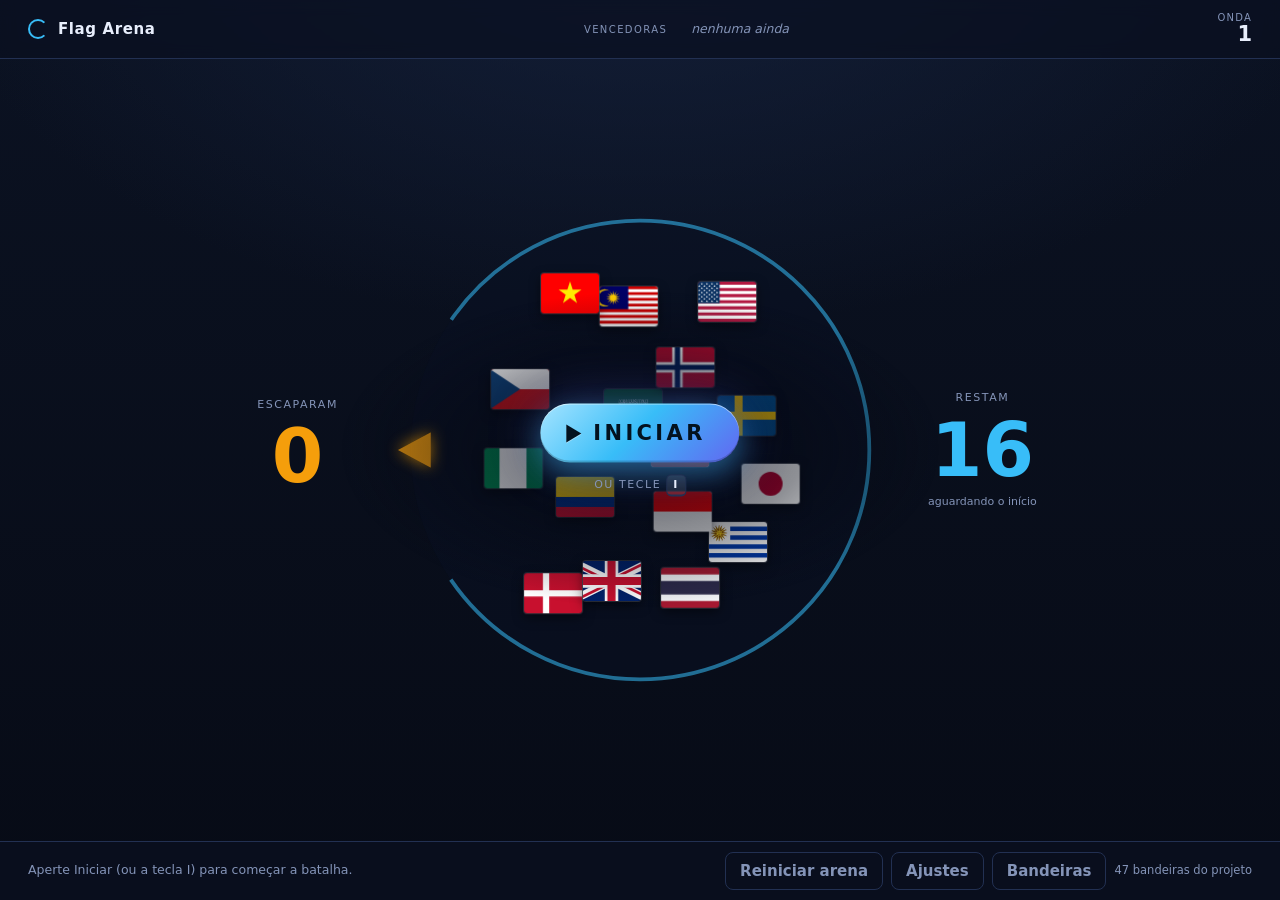
==== commit 1c03bfb0: "Adiciona obstaculo tres cruzes giratorias e skill de obstaculos Novo obstaculo 'tres-cruzes': tres c" ====
--- a/index.html
+++ b/index.html
@@ -230,6 +230,7 @@
             <option value="hexagono">Pinos em hexágono</option>
             <option value="barra">Barra giratória</option>
             <option value="cruz">Cruz giratória</option>
+            <option value="tres-cruzes">Três cruzes giratórias</option>
           </select>
           <output class="config-valor" id="cfg-obstaculo-valor" for="cfg-obstaculo">Nenhum</output>
         </div>
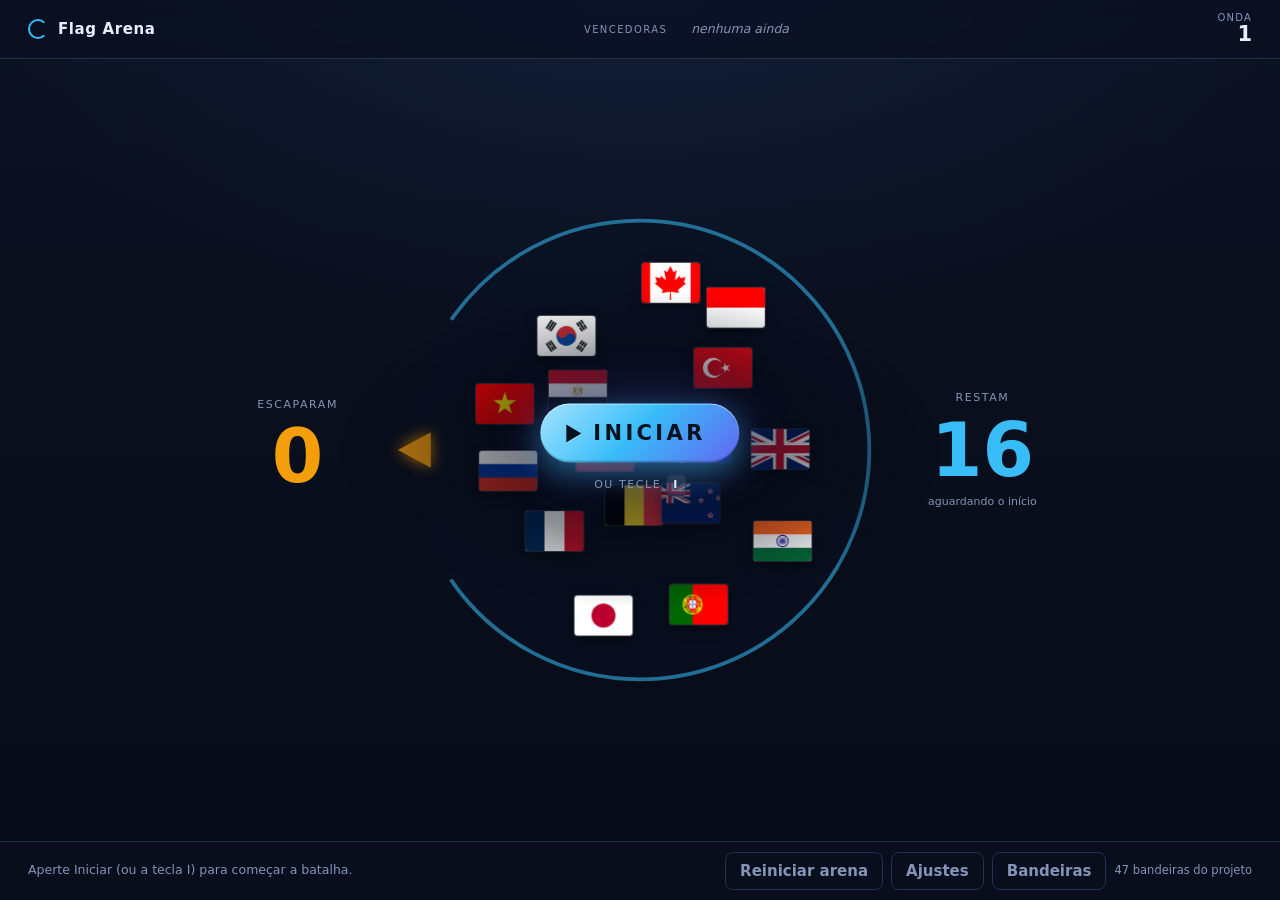
==== commit bbb7f0da: "Adiciona efeito visual configuravel no anel e acabamento de madeira nas cruzes Ajustes > Arena ganha" ====
--- a/index.html
+++ b/index.html
@@ -8,7 +8,7 @@
 <link rel="stylesheet" href="styles.css">
 <script>
 /* aplica o tema salvo antes da primeira pintura (a chave e' Config.CHAVE, de js/config.js) */
-try { var __c = JSON.parse(localStorage.getItem('flag-arena:config:v2')); if (__c && __c.tema) document.documentElement.setAttribute('data-tema', __c.tema); } catch (e) {}
+try { var __c = JSON.parse(localStorage.getItem('flag-arena:config:v2')); if (__c && __c.tema) document.documentElement.setAttribute('data-tema', __c.tema); if (__c && __c.efeitoAnel) document.documentElement.setAttribute('data-efeito-anel', __c.efeitoAnel); } catch (e) {}
 </script>
 <link rel="icon" href="data:image/svg+xml,<svg xmlns='http://www.w3.org/2000/svg' viewBox='0 0 32 32'><rect width='32' height='32' rx='6' fill='%230b1020'/><circle cx='16' cy='16' r='10' fill='none' stroke='%2338bdf8' stroke-width='2.5' stroke-dasharray='44 19'/></svg>">
 </head>
@@ -234,6 +234,18 @@
           </select>
           <output class="config-valor" id="cfg-obstaculo-valor" for="cfg-obstaculo">Nenhum</output>
         </div>
+
+        <div class="config-linha">
+          <label class="config-nome" for="cfg-efeitoAnel">Efeito do anel</label>
+          <select class="config-select" id="cfg-efeitoAnel">
+            <option value="nenhum">Nenhum</option>
+            <option value="brilho">Brilho pulsante</option>
+            <option value="rastro">Rastro giratório</option>
+            <option value="faiscas">Faíscas orbitando</option>
+            <option value="cor">Cor em movimento</option>
+          </select>
+          <output class="config-valor" id="cfg-efeitoAnel-valor" for="cfg-efeitoAnel">Nenhum</output>
+        </div>
       </section>
 
       <section class="config-grupo" data-grupo="bandeiras">
--- a/styles.css
+++ b/styles.css
@@ -37,6 +37,13 @@
   --obstaculo-2: #26324f;
   --obstaculo-borda: #7f95c8;
   --obstaculo-glow-rgb: 99, 102, 241;
+  /* materiais dos obstaculos: madeira nas cruzes, metal nos pinos e na barra */
+  --madeira-1: #b07a49;
+  --madeira-2: #6d4423;
+  --madeira-borda: #3d2714;
+  --metal-1: #d3dbe6;
+  --metal-2: #7b879b;
+  --metal-borda: #eef3fa;
   --efeito: #7dd3fc;               /* onda de choque na parede */
   --efeito-2: #38bdf8;
   --efeito-rgb: 125, 211, 252;
@@ -577,8 +584,44 @@
   box-shadow: 0 0 14px rgba(var(--obstaculo-glow-rgb), .35), inset 0 0 8px rgba(0, 0, 0, .35);
   box-sizing: border-box;
 }
-.obstaculo--circulo { border-radius: 50%; }
-.obstaculo--barra { border-radius: 999px; }
+/* Pinos (circulos): metal polido — realce no alto-esquerda e sombra em baixo. */
+.obstaculo--circulo {
+  border-radius: 50%;
+  background:
+    radial-gradient(circle at 34% 28%, rgba(255, 255, 255, .8), rgba(255, 255, 255, 0) 46%),
+    linear-gradient(150deg, var(--metal-1), var(--metal-2));
+  border-color: var(--metal-borda);
+  box-shadow:
+    0 1px 3px rgba(0, 0, 0, .5),
+    0 0 14px rgba(var(--obstaculo-glow-rgb), .3),
+    inset 0 -4px 8px rgba(0, 0, 0, .5),
+    inset 0 3px 4px rgba(255, 255, 255, .6);
+}
+
+/* Barra: haste cilindrica; a faixa clara no meio da' o relevo de um tubo. */
+.obstaculo--barra {
+  border-radius: 999px;
+  background: linear-gradient(180deg, var(--metal-2), var(--metal-1) 45%, var(--metal-2));
+  border-color: var(--metal-borda);
+  box-shadow:
+    0 1px 3px rgba(0, 0, 0, .5),
+    0 0 12px rgba(var(--obstaculo-glow-rgb), .3),
+    inset 0 0 6px rgba(0, 0, 0, .35);
+}
+
+/* Cruzes: madeira, com veios ao longo do traço. Declarada por ultimo, sobrepoe-se
+   a regra da barra (mesma especificidade) mantendo o formato de capsula. */
+.obstaculo--madeira {
+  background:
+    repeating-linear-gradient(180deg, rgba(0, 0, 0, .16) 0 3px, rgba(0, 0, 0, 0) 3px 8px),
+    linear-gradient(160deg, var(--madeira-1), var(--madeira-2));
+  border-color: var(--madeira-borda);
+  box-shadow:
+    0 1px 3px rgba(0, 0, 0, .5),
+    0 0 10px rgba(var(--obstaculo-glow-rgb), .18),
+    inset 0 -6px 8px rgba(0, 0, 0, .35),
+    inset 0 4px 5px rgba(255, 255, 255, .22);
+}
 
 /* ---------------------------------------------------------------- */
 /* lutadores                                                        */
@@ -688,6 +731,89 @@
 @keyframes efeito-clarao {
   from { transform: scale(.4); opacity: 1; }
   to   { transform: scale(1.8); opacity: 0; }
+}
+
+/* ---------------------------------------------------------------- */
+/* efeito do anel (Ajustes > Arena > Efeito do anel)                  */
+/* ---------------------------------------------------------------- */
+
+/* O efeito e' so' desenho e vive nos pseudo-elementos do .arena, NUNCA no
+   <svg class="arena-anel"> nem no <circle class="arena-anel-giro">: esses
+   nao podem ganhar `transform` (a rotacao do anel e' do <g id="arena-giro">,
+   com o centro escrito em unidades do viewBox). Um pseudo-elemento a parte
+   roda a' vontade sem mexer no eixo do anel.
+
+   A caixa acompanha o raio do anel (`--anel-diametro`), por isso qualquer
+   valor de "Raio do anel" nos Ajustes mantem o desenho alinhado. Com a opcao
+   Nenhum (padrao) nenhuma regra casa e nada e' pintado. As cores saem dos
+   tokens de tema --efeito/--efeito-2, por isso cada tema tem o seu tom. */
+
+:root[data-efeito-anel="brilho"] .arena::before,
+:root[data-efeito-anel="rastro"] .arena::before,
+:root[data-efeito-anel="faiscas"] .arena::before,
+:root[data-efeito-anel="faiscas"] .arena::after,
+:root[data-efeito-anel="cor"] .arena::before {
+  content: "";
+  position: absolute;
+  inset: calc((100% - var(--anel-diametro)) / 2);
+  border-radius: 50%;
+  pointer-events: none;
+  z-index: 3;
+}
+
+/* contorno que respira */
+:root[data-efeito-anel="brilho"] .arena::before {
+  border: 2px solid rgba(var(--efeito-rgb), .7);
+  box-shadow:
+    0 0 18px 2px rgba(var(--efeito-rgb), .55),
+    inset 0 0 18px 2px rgba(var(--efeito-2-rgb), .45);
+  animation: anel-brilho 2.6s ease-in-out infinite;
+}
+
+@keyframes anel-brilho {
+  0%, 100% { opacity: .25; }
+  50%      { opacity: .95; }
+}
+
+/* arco de luz que persegue o giro do portao */
+:root[data-efeito-anel="rastro"] .arena::before {
+  background: conic-gradient(from 0deg,
+    rgba(var(--efeito-2-rgb), 0) 0deg,
+    rgba(var(--efeito-2-rgb), 0) 200deg,
+    rgba(var(--efeito-rgb), .85) 320deg,
+    var(--efeito-2) 356deg,
+    #fff 360deg);
+  -webkit-mask: radial-gradient(farthest-side, transparent calc(100% - 5px), #000 calc(100% - 4px));
+  mask: radial-gradient(farthest-side, transparent calc(100% - 5px), #000 calc(100% - 4px));
+  animation: anel-rastro-giro 3.2s linear infinite;
+}
+
+/* dois pontos de luz dando a volta no anel */
+:root[data-efeito-anel="faiscas"] .arena::before,
+:root[data-efeito-anel="faiscas"] .arena::after {
+  animation: anel-rastro-giro 5s linear infinite;
+}
+:root[data-efeito-anel="faiscas"] .arena::before {
+  background: radial-gradient(circle 7px at 50% 0%, #fff 0%, var(--efeito) 60%, rgba(var(--efeito-2-rgb), 0) 100%);
+}
+:root[data-efeito-anel="faiscas"] .arena::after {
+  background: radial-gradient(circle 7px at 50% 100%, #fff 0%, var(--efeito) 60%, rgba(var(--efeito-2-rgb), 0) 100%);
+}
+
+@keyframes anel-rastro-giro { to { transform: rotate(360deg); } }
+
+/* a matiz do anel passeia pela roda de cores */
+:root[data-efeito-anel="cor"] .arena::before {
+  border: 3px solid var(--efeito);
+  box-shadow:
+    0 0 16px rgba(var(--efeito-rgb), .55),
+    inset 0 0 16px rgba(var(--efeito-2-rgb), .4);
+  animation: anel-cor 7s linear infinite;
+}
+
+@keyframes anel-cor {
+  from { filter: hue-rotate(0deg); }
+  to   { filter: hue-rotate(360deg); }
 }
 
 /* escapando: atravessa a abertura e some */
@@ -1498,6 +1624,12 @@
   --obstaculo-2: #7388b3;
   --obstaculo-borda: #4a5f8c;
   --obstaculo-glow-rgb: 79, 70, 229;
+  --madeira-1: #a86f3e;
+  --madeira-2: #6a4220;
+  --madeira-borda: #3a2412;
+  --metal-1: #c7d0dd;
+  --metal-2: #6f7b8f;
+  --metal-borda: #f4f7fb;
   --efeito: #1c8fd6;
   --efeito-2: #0a74b8;
   --efeito-rgb: 28, 143, 214;
@@ -1533,6 +1665,12 @@
   --obstaculo-2: #1f4d33;
   --obstaculo-borda: #86efac;
   --obstaculo-glow-rgb: 74, 222, 128;
+  --madeira-1: #a9814a;
+  --madeira-2: #5f4526;
+  --madeira-borda: #382a15;
+  --metal-1: #cdd8d0;
+  --metal-2: #6f7d76;
+  --metal-borda: #eaf3ec;
   --efeito: #bbf7d0;
   --efeito-2: #4ade80;
   --efeito-rgb: 187, 247, 208;
@@ -1568,6 +1706,12 @@
   --obstaculo-2: #4d2340;
   --obstaculo-borda: #f9a8c9;
   --obstaculo-glow-rgb: 225, 29, 116;
+  --madeira-1: #b56b3c;
+  --madeira-2: #6e3320;
+  --madeira-borda: #401f10;
+  --metal-1: #e0d3cc;
+  --metal-2: #8a7570;
+  --metal-borda: #f7ece5;
   --efeito: #fed7aa;
   --efeito-2: #fb923c;
   --efeito-rgb: 254, 215, 170;
@@ -1603,6 +1747,12 @@
   --obstaculo-2: #1b0f45;
   --obstaculo-borda: #ff2bd6;
   --obstaculo-glow-rgb: 255, 43, 214;
+  --madeira-1: #9a6b53;
+  --madeira-2: #5a3320;
+  --madeira-borda: #341b10;
+  --metal-1: #c9d2e6;
+  --metal-2: #727a9c;
+  --metal-borda: #e8ecff;
   --efeito: #9ffcff;
   --efeito-2: #22f5ff;
   --efeito-rgb: 159, 252, 255;
@@ -1621,6 +1771,8 @@
   .lutador { transition: none; }
   .lutador--fugindo { transition: opacity .2s linear; }
   .efeitos { display: none; }
+  :root[data-efeito-anel] .arena::before,
+  :root[data-efeito-anel] .arena::after { animation: none; }
   .aviso-cartao { animation: none; }
   .vencedora--recente { animation: none; }
   .config-pagina { animation: none; }
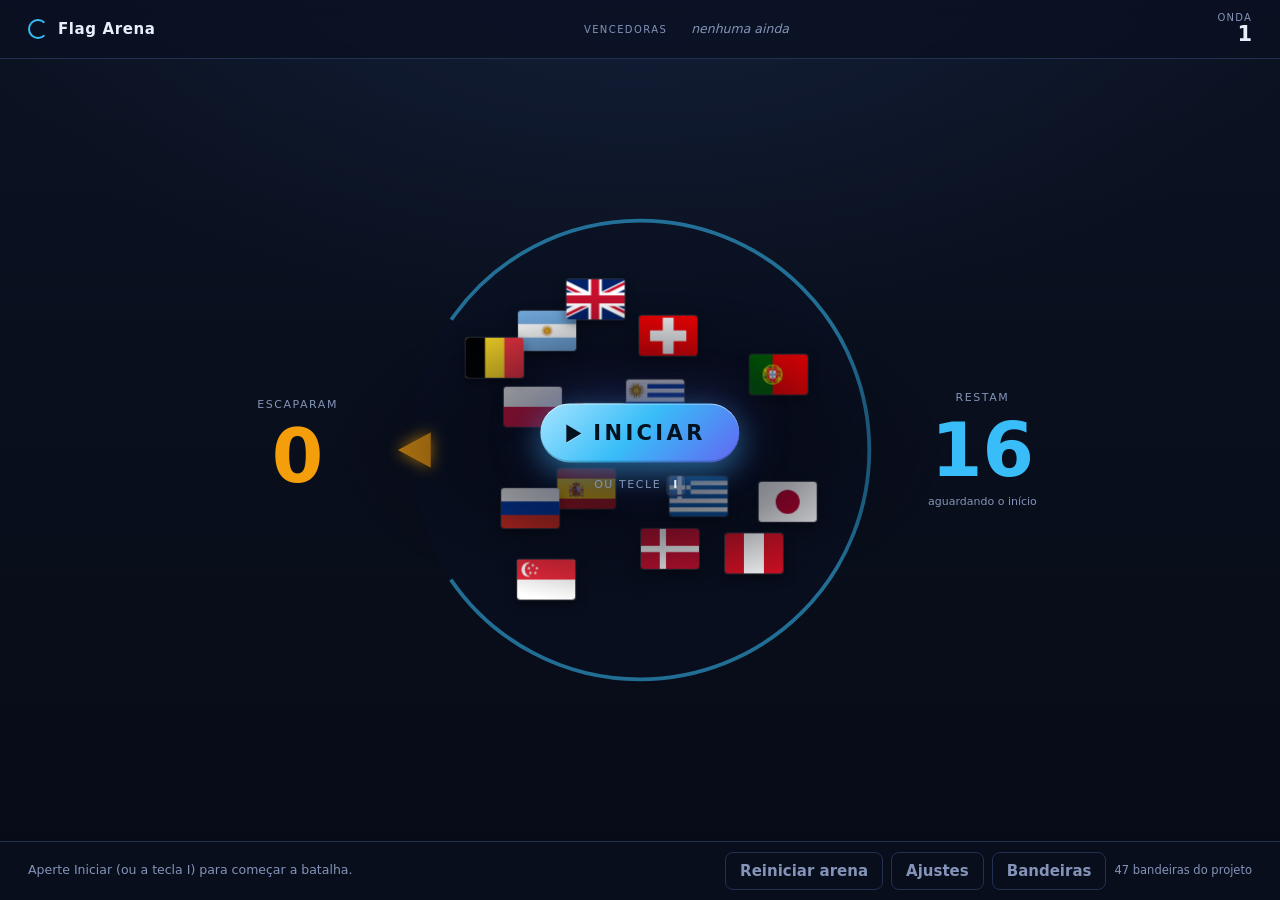
==== commit 040554e4: "Adiciona cor da parede ao bater: o anel acende numa cor nova a cada batida" ====
--- a/index.html
+++ b/index.html
@@ -246,6 +246,17 @@
           </select>
           <output class="config-valor" id="cfg-efeitoAnel-valor" for="cfg-efeitoAnel">Nenhum</output>
         </div>
+
+        <div class="config-linha">
+          <label class="config-nome" for="cfg-corParede">Cor da parede ao bater</label>
+          <select class="config-select" id="cfg-corParede">
+            <option value="nenhum">Nenhum</option>
+            <option value="caminha">Cor que caminha</option>
+            <option value="sorteia">Cor surpresa</option>
+            <option value="pisca">Lampejo</option>
+          </select>
+          <output class="config-valor" id="cfg-corParede-valor" for="cfg-corParede">Nenhum</output>
+        </div>
       </section>
 
       <section class="config-grupo" data-grupo="bandeiras">
--- a/styles.css
+++ b/styles.css
@@ -448,6 +448,9 @@
   stroke-width: 3;
   stroke-linecap: butt;
   opacity: .55;
+  /* a cor da parede (Ajustes > Arena) troca o `stroke` a cada batida; a
+     transicao so' suaviza a troca, nao muda o desenho */
+  transition: stroke .16s linear;
 }
 
 .arena-seta {
@@ -1770,6 +1773,7 @@
   .contador-valor.pulsa { animation: none; }
   .lutador { transition: none; }
   .lutador--fugindo { transition: opacity .2s linear; }
+  .arena-anel-giro { transition: none; }
   .efeitos { display: none; }
   :root[data-efeito-anel] .arena::before,
   :root[data-efeito-anel] .arena::after { animation: none; }
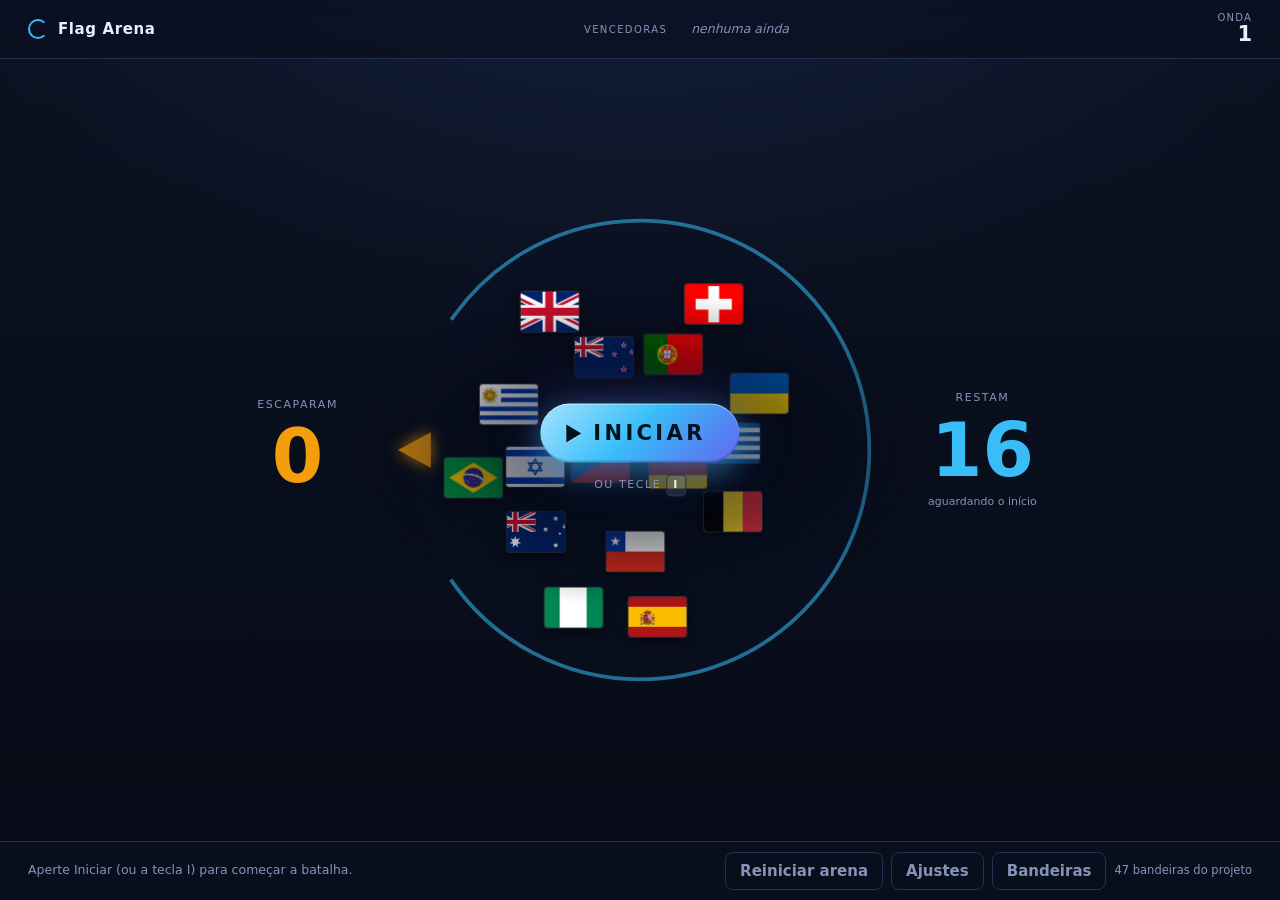
==== commit a554e62d: "Adiciona efeito neon configuravel nos obstaculos: aceso ou acende na batida" ====
--- a/index.html
+++ b/index.html
@@ -8,7 +8,7 @@
 <link rel="stylesheet" href="styles.css">
 <script>
 /* aplica o tema salvo antes da primeira pintura (a chave e' Config.CHAVE, de js/config.js) */
-try { var __c = JSON.parse(localStorage.getItem('flag-arena:config:v2')); if (__c && __c.tema) document.documentElement.setAttribute('data-tema', __c.tema); if (__c && __c.efeitoAnel) document.documentElement.setAttribute('data-efeito-anel', __c.efeitoAnel); } catch (e) {}
+try { var __c = JSON.parse(localStorage.getItem('flag-arena:config:v2')); if (__c && __c.tema) document.documentElement.setAttribute('data-tema', __c.tema); if (__c && __c.efeitoAnel) document.documentElement.setAttribute('data-efeito-anel', __c.efeitoAnel); if (__c && __c.efeitoObstaculo) document.documentElement.setAttribute('data-efeito-obstaculo', __c.efeitoObstaculo); } catch (e) {}
 </script>
 <link rel="icon" href="data:image/svg+xml,<svg xmlns='http://www.w3.org/2000/svg' viewBox='0 0 32 32'><rect width='32' height='32' rx='6' fill='%230b1020'/><circle cx='16' cy='16' r='10' fill='none' stroke='%2338bdf8' stroke-width='2.5' stroke-dasharray='44 19'/></svg>">
 </head>
@@ -257,6 +257,16 @@
           </select>
           <output class="config-valor" id="cfg-corParede-valor" for="cfg-corParede">Nenhum</output>
         </div>
+
+        <div class="config-linha">
+          <label class="config-nome" for="cfg-efeitoObstaculo">Efeito nos obstáculos</label>
+          <select class="config-select" id="cfg-efeitoObstaculo">
+            <option value="nenhum">Nenhum</option>
+            <option value="aceso">Neon aceso</option>
+            <option value="pisca">Neon no impacto</option>
+          </select>
+          <output class="config-valor" id="cfg-efeitoObstaculo-valor" for="cfg-efeitoObstaculo">Nenhum</output>
+        </div>
       </section>
 
       <section class="config-grupo" data-grupo="bandeiras">
--- a/styles.css
+++ b/styles.css
@@ -624,6 +624,49 @@
     0 0 10px rgba(var(--obstaculo-glow-rgb), .18),
     inset 0 -6px 8px rgba(0, 0, 0, .35),
     inset 0 4px 5px rgba(255, 255, 255, .22);
+}
+
+/* ---------------------------------------------------------------- */
+/* neon dos obstaculos                                              */
+/* ---------------------------------------------------------------- */
+/* Só desenho, ligado pelo atributo que os Ajustes escrevem no <html>
+   (data-efeito-obstaculo). A cor vem do tema (--obstaculo-glow-rgb) e o brilho
+   é um `filter: drop-shadow`, que se soma à sombra de cada material sem apagar
+   o relevo. "Nenhum" não casa nenhuma regra, por isso não pinta nada. Em Neon
+   no impacto, o motor acrescenta a classe temporária .obstaculo--acesa. */
+
+:root[data-efeito-obstaculo="aceso"] .obstaculo {
+  border-color: rgb(var(--obstaculo-glow-rgb));
+  animation: obstaculo-neon-pulso 1.8s ease-in-out infinite;
+}
+
+@keyframes obstaculo-neon-pulso {
+  0%, 100% {
+    filter: drop-shadow(0 0 5px rgba(var(--obstaculo-glow-rgb), .85))
+            drop-shadow(0 0 12px rgba(var(--obstaculo-glow-rgb), .45));
+  }
+  50% {
+    filter: drop-shadow(0 0 8px rgba(var(--obstaculo-glow-rgb), 1))
+            drop-shadow(0 0 20px rgba(var(--obstaculo-glow-rgb), .7));
+  }
+}
+
+:root[data-efeito-obstaculo="pisca"] .obstaculo.obstaculo--acesa {
+  border-color: rgb(var(--obstaculo-glow-rgb));
+  animation: obstaculo-neon-flash .45s ease-out;
+}
+
+@keyframes obstaculo-neon-flash {
+  0% {
+    filter: drop-shadow(0 0 0 rgba(var(--obstaculo-glow-rgb), 0));
+  }
+  30% {
+    filter: drop-shadow(0 0 7px rgba(var(--obstaculo-glow-rgb), 1))
+            drop-shadow(0 0 18px rgba(var(--obstaculo-glow-rgb), .75));
+  }
+  100% {
+    filter: drop-shadow(0 0 0 rgba(var(--obstaculo-glow-rgb), 0));
+  }
 }
 
 /* ---------------------------------------------------------------- */
@@ -1777,6 +1820,8 @@
   .efeitos { display: none; }
   :root[data-efeito-anel] .arena::before,
   :root[data-efeito-anel] .arena::after { animation: none; }
+  :root[data-efeito-obstaculo] .obstaculo,
+  :root[data-efeito-obstaculo] .obstaculo.obstaculo--acesa { animation: none; }
   .aviso-cartao { animation: none; }
   .vencedora--recente { animation: none; }
   .config-pagina { animation: none; }
